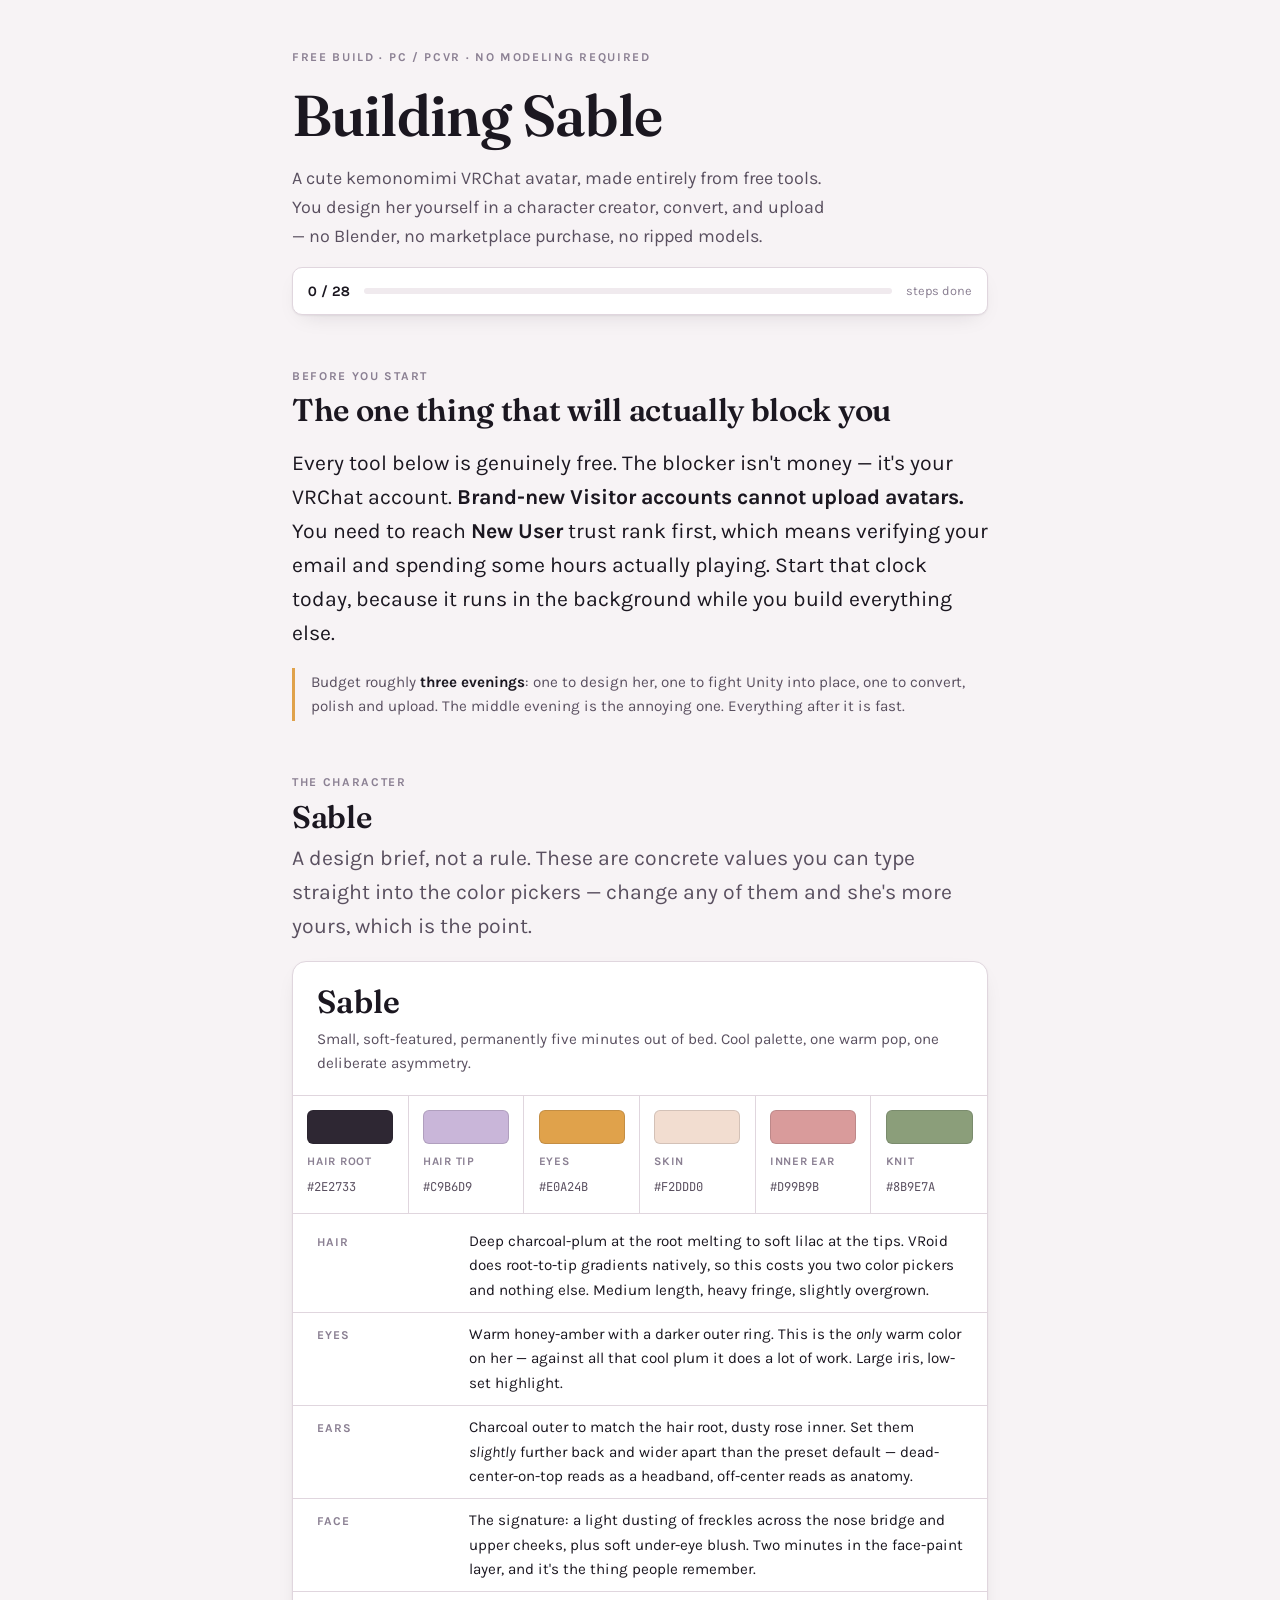
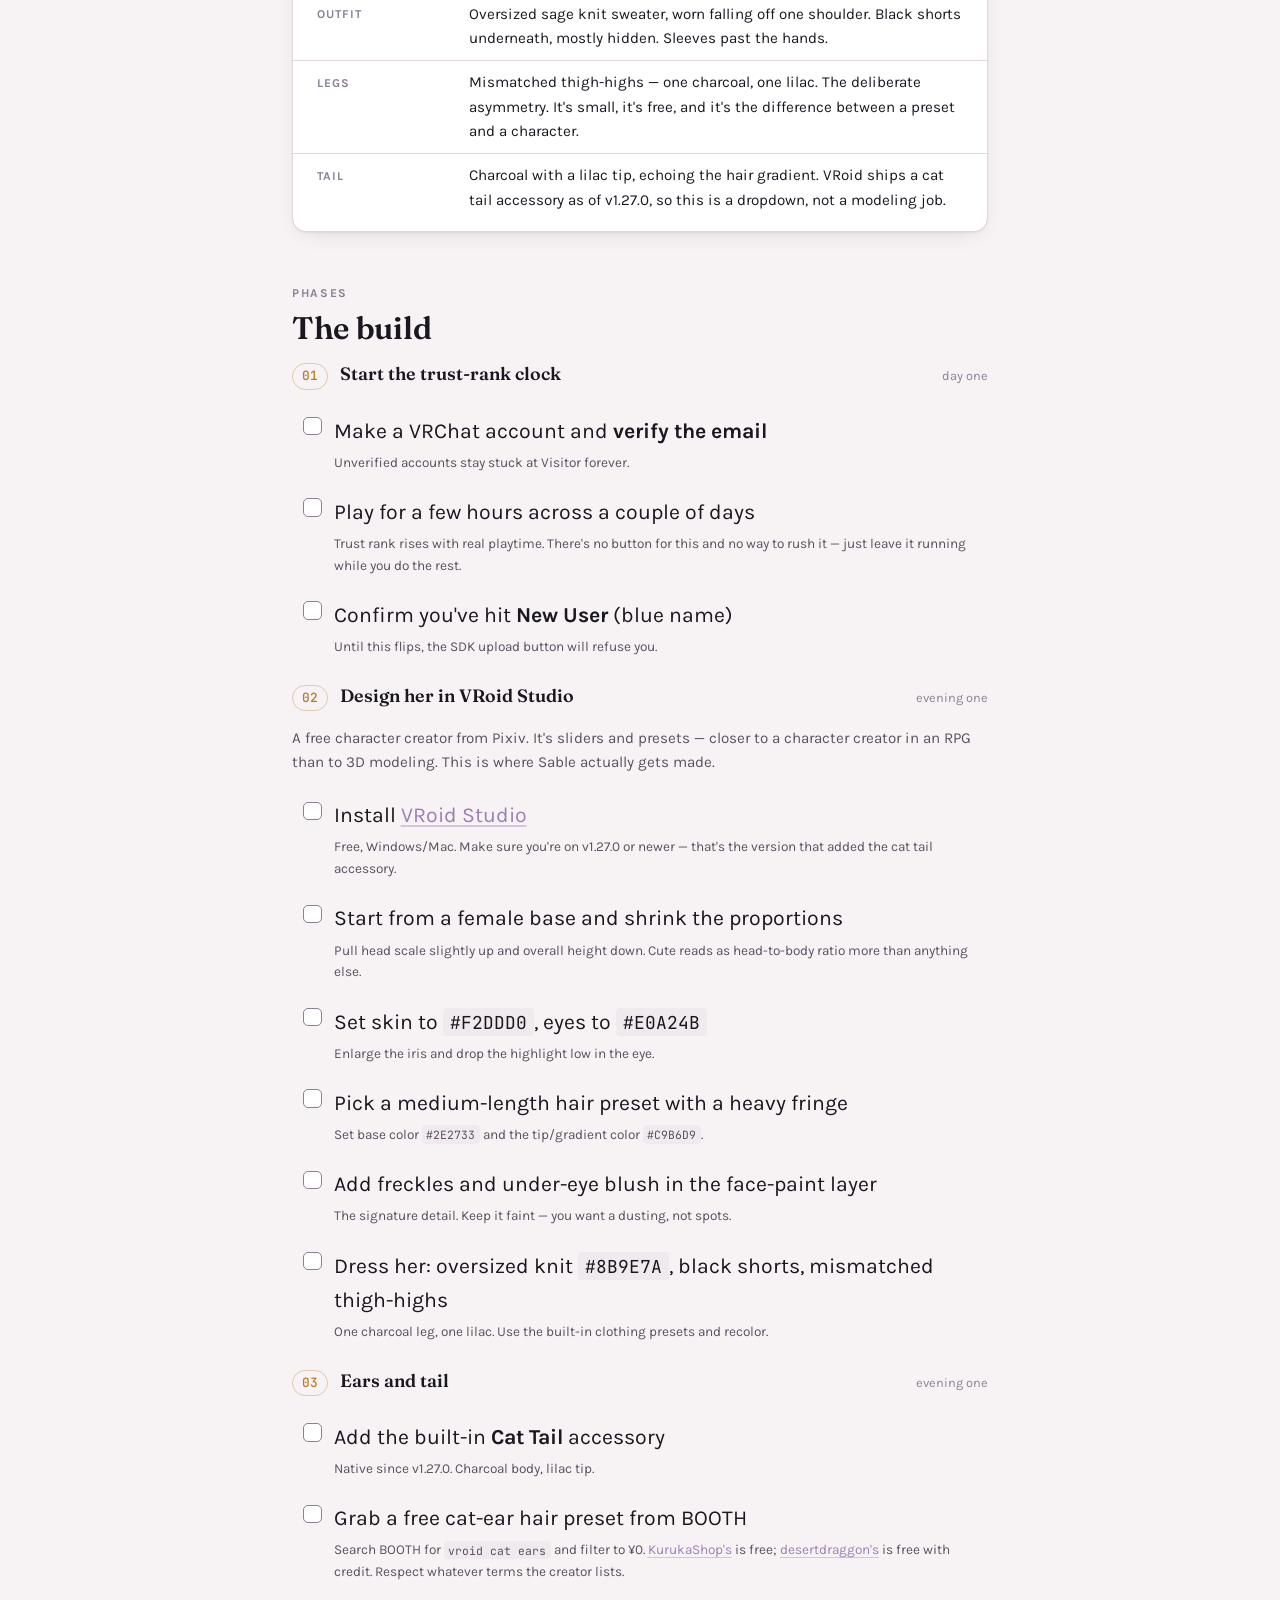
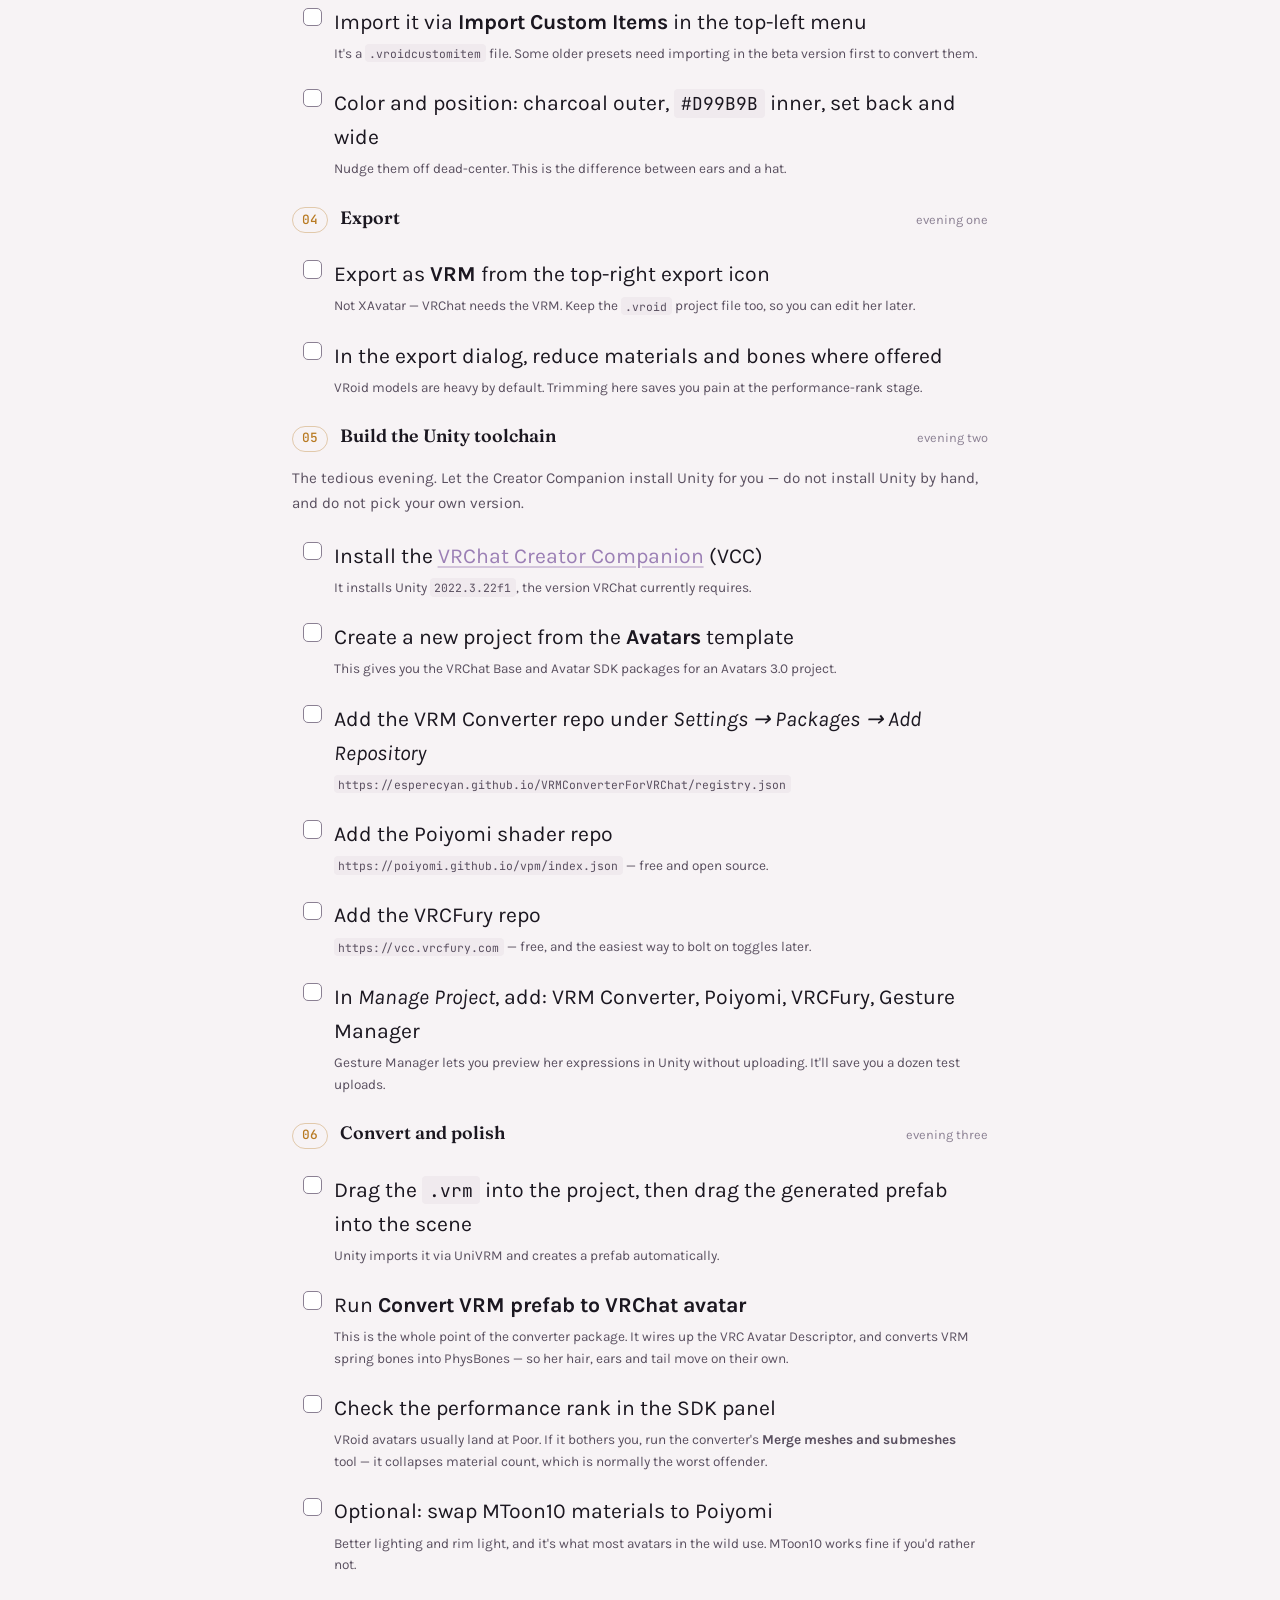
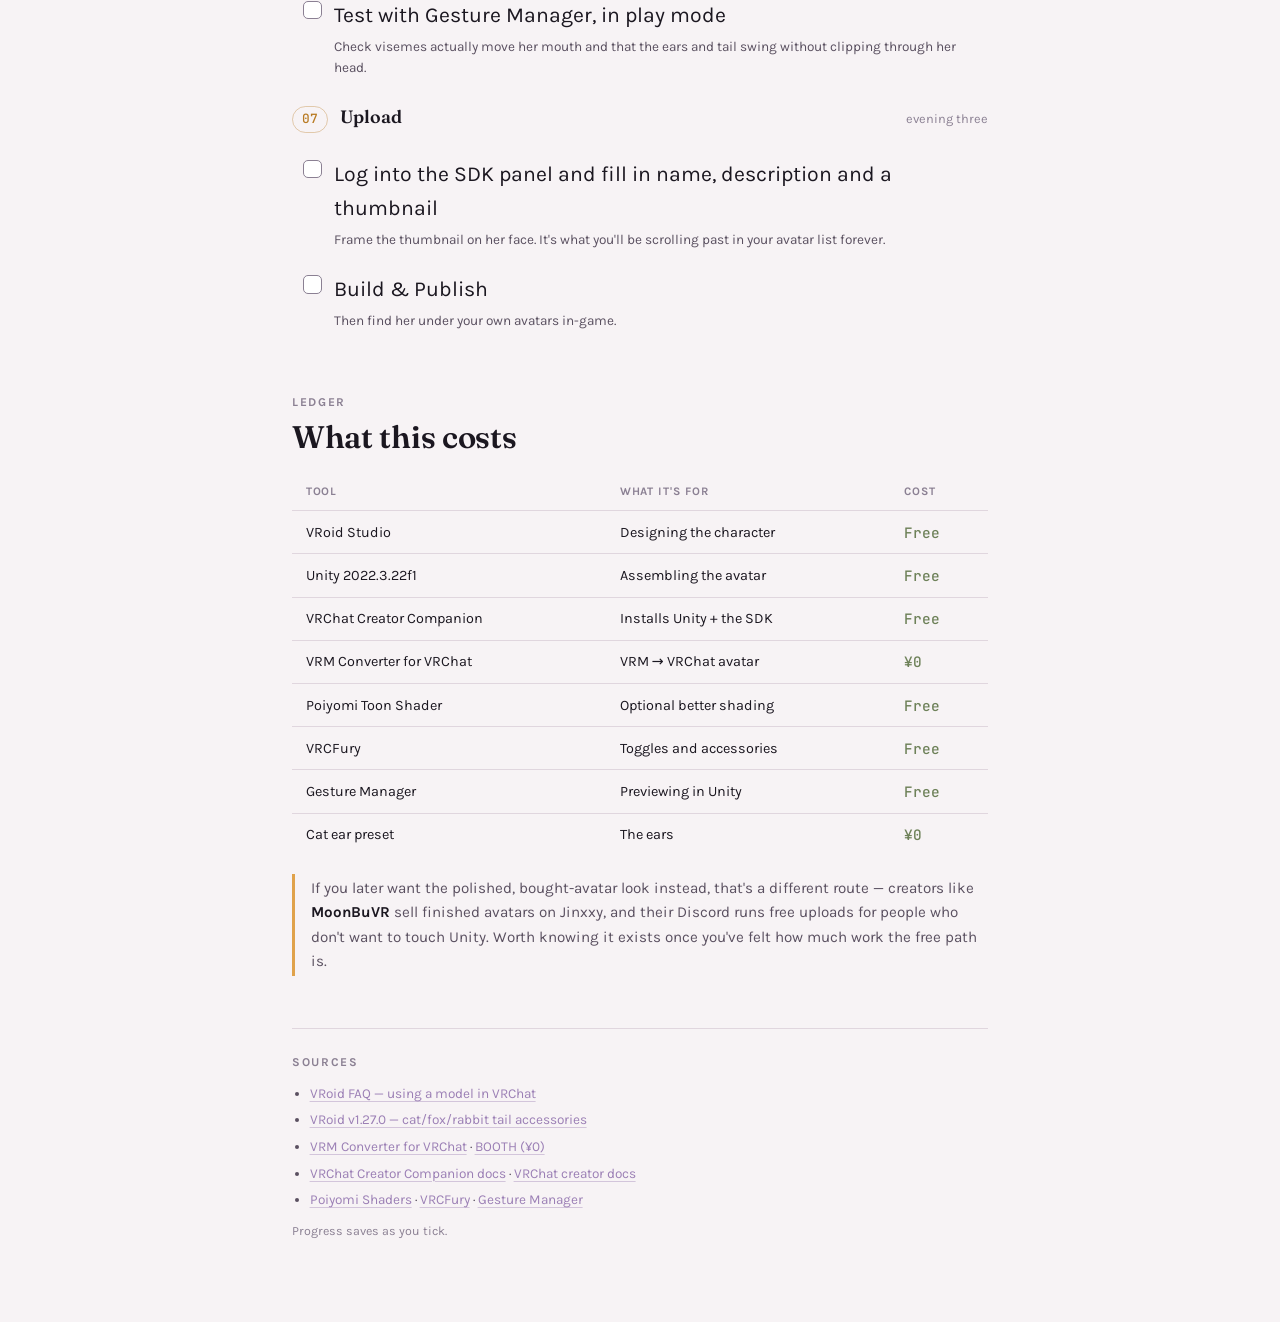
==== vrchat-avatar/building-sable.html @ c02c6772 "Add Sable: a free VRChat catgirl avatar build guide A complete no-cost path to a kemonomimi VRChat a" ====
<!doctype html>
<html lang="en">
<head>
<meta charset="utf-8">
<meta name="viewport" content="width=device-width, initial-scale=1">
<style>html{color-scheme:light}body{margin:0}img{max-width:100%}[hidden]{display:none!important}</style>
<title>Building Sable</title>
<link rel="preconnect" href="https://fonts.googleapis.com">
<link rel="preconnect" href="https://fonts.gstatic.com" crossorigin>
<link rel="stylesheet" href="https://fonts.googleapis.com/css2?family=Fraunces:opsz,wght@9..144,400;9..144,600;9..144,700&family=Karla:wght@400;500;700&family=JetBrains+Mono:wght@400;500&display=swap">

<style>
  :root {
    --ground:      #F7F3F5;
    --surface:     #FFFFFF;
    --surface-alt: #F0EAEE;
    --ink:         #1B1720;
    --ink-soft:    #5A5060;
    --ink-faint:   #8B8093;
    --rule:        #E0D6DE;
    --plum:        #2E2733;
    --lilac:       #9B7FB5;
    --lilac-soft:  #C9B6D9;
    --amber:       #B87A22;
    --amber-bright:#E0A24B;
    --sage:        #6E8159;
    --rose:        #C07C7C;
    --shadow:      0 1px 2px rgba(27,23,32,.06), 0 8px 24px -12px rgba(27,23,32,.18);

    --step: clamp(1rem, 0.85rem + 0.6vw, 1.35rem);
    color-scheme: light;
  }

  @media (prefers-color-scheme: dark) {
    :root:not([data-theme="light"]) {
      --ground:      #151119;
      --surface:     #1E1826;
      --surface-alt: #271F30;
      --ink:         #EDE6F0;
      --ink-soft:    #B4A8BD;
      --ink-faint:   #8B7F95;
      --rule:        #362C40;
      --plum:        #C9B6D9;
      --lilac:       #C9B6D9;
      --lilac-soft:  #9B7FB5;
      --amber:       #E0A24B;
      --amber-bright:#F0BC70;
      --sage:        #9DB184;
      --rose:        #D99B9B;
      --shadow:      0 1px 2px rgba(0,0,0,.4), 0 8px 24px -12px rgba(0,0,0,.6);
      color-scheme: dark;
    }
  }

  :root[data-theme="dark"] {
    --ground:      #151119;
    --surface:     #1E1826;
    --surface-alt: #271F30;
    --ink:         #EDE6F0;
    --ink-soft:    #B4A8BD;
    --ink-faint:   #8B7F95;
    --rule:        #362C40;
    --plum:        #C9B6D9;
    --lilac:       #C9B6D9;
    --lilac-soft:  #9B7FB5;
    --amber:       #E0A24B;
    --amber-bright:#F0BC70;
    --sage:        #9DB184;
    --rose:        #D99B9B;
    --shadow:      0 1px 2px rgba(0,0,0,.4), 0 8px 24px -12px rgba(0,0,0,.6);
    color-scheme: dark;
  }

  * { box-sizing: border-box; }

  body {
    background: var(--ground);
    color: var(--ink);
    font-family: "Karla", ui-sans-serif, system-ui, -apple-system, "Segoe UI", sans-serif;
    font-size: var(--step);
    line-height: 1.6;
    -webkit-font-smoothing: antialiased;
  }

  .wrap {
    max-width: 46rem;
    margin-inline: auto;
    padding-inline: 20px;
    padding-block: 3rem 5rem;
    display: flex;
    flex-direction: column;
    gap: 3.25rem;
  }

  h1, h2, h3 {
    font-family: "Fraunces", ui-serif, Georgia, serif;
    text-wrap: balance;
    margin: 0;
    line-height: 1.15;
  }
  h1 { font-size: clamp(2.4rem, 1.7rem + 3.2vw, 3.6rem); font-weight: 600; letter-spacing: -0.015em; }
  h2 { font-size: clamp(1.5rem, 1.25rem + 1.1vw, 1.95rem); font-weight: 600; letter-spacing: -0.01em; }
  h3 { font-size: 1.12rem; font-weight: 600; }
  p  { margin: 0; }

  a { color: var(--lilac); text-decoration-color: color-mix(in srgb, var(--lilac) 40%, transparent); text-underline-offset: 3px; }
  a:hover { text-decoration-color: currentColor; }
  a:focus-visible, input:focus-visible, button:focus-visible {
    outline: 2px solid var(--amber-bright);
    outline-offset: 3px;
    border-radius: 3px;
  }

  code, .mono {
    font-family: "JetBrains Mono", ui-monospace, SFMono-Regular, Menlo, monospace;
    font-size: 0.84em;
  }
  code {
    background: var(--surface-alt);
    padding: 0.15em 0.4em;
    border-radius: 4px;
    word-break: break-word;
  }

  .eyebrow {
    font-family: "Karla", sans-serif;
    font-size: 0.75rem;
    font-weight: 700;
    letter-spacing: 0.14em;
    text-transform: uppercase;
    color: var(--ink-faint);
  }

  /* ---- header ---- */
  header { display: flex; flex-direction: column; gap: 1rem; }
  .lede { font-size: 1.12rem; color: var(--ink-soft); max-width: 34rem; }

  .meter {
    display: flex; align-items: center; gap: 0.85rem;
    padding: 0.7rem 0.95rem;
    background: var(--surface);
    border: 1px solid var(--rule);
    border-radius: 10px;
    box-shadow: var(--shadow);
    font-size: 0.9rem;
  }
  .meter-track {
    flex: 1; height: 6px; border-radius: 99px;
    background: var(--surface-alt); overflow: hidden;
  }
  .meter-fill {
    height: 100%; width: 0%; border-radius: 99px;
    background: linear-gradient(90deg, var(--lilac-soft), var(--amber-bright));
    transition: width .35s ease;
  }
  .meter-count { font-variant-numeric: tabular-nums; font-weight: 700; white-space: nowrap; }
  .meter-note { color: var(--ink-faint); font-size: 0.8rem; white-space: nowrap; }

  /* ---- generic section ---- */
  section { display: flex; flex-direction: column; gap: 1.1rem; }
  .section-head { display: flex; flex-direction: column; gap: 0.4rem; }

  /* ---- callout ---- */
  .note {
    border-left: 3px solid var(--amber-bright);
    padding: 0.15rem 0 0.15rem 1rem;
    color: var(--ink-soft);
    font-size: 0.95rem;
  }
  .note strong { color: var(--ink); }

  /* ---- character spec ---- */
  .spec {
    background: var(--surface);
    border: 1px solid var(--rule);
    border-radius: 14px;
    box-shadow: var(--shadow);
    overflow: hidden;
  }
  .spec-top {
    padding: 1.5rem 1.5rem 1.25rem;
    display: flex; flex-direction: column; gap: 0.55rem;
    border-bottom: 1px solid var(--rule);
  }
  .spec-name { font-family: "Fraunces", serif; font-size: 2rem; font-weight: 600; line-height: 1; }
  .spec-tag { color: var(--ink-soft); font-size: 0.95rem; }

  .swatches { display: grid; grid-template-columns: repeat(auto-fit, minmax(104px, 1fr)); gap: 0; }
  .sw { padding: 0.85rem 0.9rem 0.95rem; border-right: 1px solid var(--rule); border-bottom: 1px solid var(--rule); display: flex; flex-direction: column; gap: 0.5rem; }
  .sw:last-child { border-right: 0; }
  .sw-chip { height: 34px; border-radius: 6px; border: 1px solid rgba(27,23,32,.14); }
  .sw-role { font-size: 0.72rem; font-weight: 700; letter-spacing: 0.06em; text-transform: uppercase; color: var(--ink-faint); }
  .sw-hex { font-family: "JetBrains Mono", monospace; font-size: 0.76rem; color: var(--ink-soft); }

  .traits { margin: 0; padding: 0.35rem 0 0.6rem; }
  .trait { display: grid; grid-template-columns: 8.5rem 1fr; gap: 0.4rem 1rem; padding: 0.6rem 1.5rem; border-bottom: 1px solid var(--rule); }
  .trait:last-child { border-bottom: 0; }
  .trait dt { font-size: 0.75rem; font-weight: 700; letter-spacing: 0.08em; text-transform: uppercase; color: var(--ink-faint); padding-top: 0.22rem; }
  .trait dd { margin: 0; font-size: 0.95rem; }
  @media (max-width: 34rem) { .trait { grid-template-columns: 1fr; } }

  /* ---- phases ---- */
  .phase { display: flex; flex-direction: column; gap: 0.9rem; }
  .phase-head { display: flex; align-items: baseline; gap: 0.75rem; }
  .phase-num {
    font-family: "JetBrains Mono", monospace;
    font-size: 0.8rem; font-weight: 500;
    color: var(--amber);
    border: 1px solid color-mix(in srgb, var(--amber) 35%, transparent);
    border-radius: 99px;
    padding: 0.12rem 0.55rem;
    white-space: nowrap;
    font-variant-numeric: tabular-nums;
  }
  .phase-when { font-size: 0.8rem; color: var(--ink-faint); margin-left: auto; white-space: nowrap; }

  ul.steps { list-style: none; margin: 0; padding: 0; display: flex; flex-direction: column; gap: 0.15rem; }
  li.step {
    display: grid;
    grid-template-columns: auto 1fr;
    gap: 0.75rem;
    align-items: start;
    padding: 0.6rem 0.7rem;
    border-radius: 8px;
    transition: background .15s ease;
  }
  li.step:hover { background: var(--surface-alt); }
  li.step input[type="checkbox"] {
    appearance: none;
    width: 1.15rem; height: 1.15rem;
    margin: 0.2rem 0 0;
    border: 1.5px solid var(--ink-faint);
    border-radius: 5px;
    background: var(--surface);
    cursor: pointer;
    display: grid; place-content: center;
    flex: none;
  }
  li.step input[type="checkbox"]::after {
    content: "";
    width: 0.62rem; height: 0.34rem;
    border-left: 2px solid var(--ground);
    border-bottom: 2px solid var(--ground);
    transform: rotate(-45deg) translateY(-1px) scale(0);
    transition: transform .12s ease;
  }
  li.step input[type="checkbox"]:checked {
    background: var(--lilac);
    border-color: var(--lilac);
  }
  li.step input[type="checkbox"]:checked::after { transform: rotate(-45deg) translateY(-1px) scale(1); }
  li.step label { cursor: pointer; }
  li.step input:checked ~ label { color: var(--ink-faint); text-decoration: line-through; text-decoration-color: color-mix(in srgb, var(--ink-faint) 50%, transparent); }
  li.step input:checked ~ label a { color: var(--ink-faint); }
  .step-sub { display: block; margin-top: 0.25rem; font-size: 0.85rem; color: var(--ink-soft); text-decoration: none !important; }
  li.step input:checked ~ label .step-sub { color: var(--ink-faint); }

  /* ---- table ---- */
  .table-scroll { overflow-x: auto; }
  table { border-collapse: collapse; width: 100%; font-size: 0.9rem; }
  th, td { text-align: left; padding: 0.6rem 0.85rem; border-bottom: 1px solid var(--rule); vertical-align: top; }
  th { font-size: 0.72rem; letter-spacing: 0.08em; text-transform: uppercase; color: var(--ink-faint); font-weight: 700; }
  td.cost { font-family: "JetBrains Mono", monospace; color: var(--sage); font-weight: 500; white-space: nowrap; font-variant-numeric: tabular-nums; }
  tbody tr:last-child td { border-bottom: 0; }

  /* ---- footer ---- */
  footer { border-top: 1px solid var(--rule); padding-top: 1.5rem; display: flex; flex-direction: column; gap: 0.7rem; font-size: 0.85rem; color: var(--ink-soft); }
  footer ul { margin: 0; padding-left: 1.1rem; display: flex; flex-direction: column; gap: 0.3rem; }
  .sync { font-size: 0.78rem; color: var(--ink-faint); }

  @media (prefers-reduced-motion: reduce) {
    * { transition: none !important; animation: none !important; }
  }
</style>
</head>
<body>
<div class="wrap">

  <header>
    <p class="eyebrow">Free build · PC / PCVR · no modeling required</p>
    <h1>Building Sable</h1>
    <p class="lede">A cute kemonomimi VRChat avatar, made entirely from free tools. You design her yourself in a character creator, convert, and upload — no Blender, no marketplace purchase, no ripped models.</p>
    <div class="meter">
      <span class="meter-count" id="count">0 / 28</span>
      <span class="meter-track"><span class="meter-fill" id="fill"></span></span>
      <span class="meter-note" id="sync-note">steps done</span>
    </div>
  </header>

  <section>
    <div class="section-head">
      <p class="eyebrow">Before you start</p>
      <h2>The one thing that will actually block you</h2>
    </div>
    <p>Every tool below is genuinely free. The blocker isn't money — it's your VRChat account. <strong>Brand-new Visitor accounts cannot upload avatars.</strong> You need to reach <strong>New User</strong> trust rank first, which means verifying your email and spending some hours actually playing. Start that clock today, because it runs in the background while you build everything else.</p>
    <p class="note">Budget roughly <strong>three evenings</strong>: one to design her, one to fight Unity into place, one to convert, polish and upload. The middle evening is the annoying one. Everything after it is fast.</p>
  </section>

  <section>
    <div class="section-head">
      <p class="eyebrow">The character</p>
      <h2>Sable</h2>
      <p style="color:var(--ink-soft)">A design brief, not a rule. These are concrete values you can type straight into the color pickers — change any of them and she's more yours, which is the point.</p>
    </div>

    <div class="spec">
      <div class="spec-top">
        <span class="spec-name">Sable</span>
        <span class="spec-tag">Small, soft-featured, permanently five minutes out of bed. Cool palette, one warm pop, one deliberate asymmetry.</span>
      </div>

      <div class="swatches">
        <div class="sw"><span class="sw-chip" style="background:#2E2733"></span><span class="sw-role">Hair root</span><span class="sw-hex">#2E2733</span></div>
        <div class="sw"><span class="sw-chip" style="background:#C9B6D9"></span><span class="sw-role">Hair tip</span><span class="sw-hex">#C9B6D9</span></div>
        <div class="sw"><span class="sw-chip" style="background:#E0A24B"></span><span class="sw-role">Eyes</span><span class="sw-hex">#E0A24B</span></div>
        <div class="sw"><span class="sw-chip" style="background:#F2DDD0"></span><span class="sw-role">Skin</span><span class="sw-hex">#F2DDD0</span></div>
        <div class="sw"><span class="sw-chip" style="background:#D99B9B"></span><span class="sw-role">Inner ear</span><span class="sw-hex">#D99B9B</span></div>
        <div class="sw"><span class="sw-chip" style="background:#8B9E7A"></span><span class="sw-role">Knit</span><span class="sw-hex">#8B9E7A</span></div>
      </div>

      <dl class="traits">
        <div class="trait"><dt>Hair</dt><dd>Deep charcoal-plum at the root melting to soft lilac at the tips. VRoid does root-to-tip gradients natively, so this costs you two color pickers and nothing else. Medium length, heavy fringe, slightly overgrown.</dd></div>
        <div class="trait"><dt>Eyes</dt><dd>Warm honey-amber with a darker outer ring. This is the <em>only</em> warm color on her — against all that cool plum it does a lot of work. Large iris, low-set highlight.</dd></div>
        <div class="trait"><dt>Ears</dt><dd>Charcoal outer to match the hair root, dusty rose inner. Set them <em>slightly</em> further back and wider apart than the preset default — dead-center-on-top reads as a headband, off-center reads as anatomy.</dd></div>
        <div class="trait"><dt>Face</dt><dd>The signature: a light dusting of freckles across the nose bridge and upper cheeks, plus soft under-eye blush. Two minutes in the face-paint layer, and it's the thing people remember.</dd></div>
        <div class="trait"><dt>Outfit</dt><dd>Oversized sage knit sweater, worn falling off one shoulder. Black shorts underneath, mostly hidden. Sleeves past the hands.</dd></div>
        <div class="trait"><dt>Legs</dt><dd>Mismatched thigh-highs — one charcoal, one lilac. The deliberate asymmetry. It's small, it's free, and it's the difference between a preset and a character.</dd></div>
        <div class="trait"><dt>Tail</dt><dd>Charcoal with a lilac tip, echoing the hair gradient. VRoid ships a cat tail accessory as of v1.27.0, so this is a dropdown, not a modeling job.</dd></div>
      </dl>
    </div>
  </section>

  <section>
    <div class="section-head">
      <p class="eyebrow">Phases</p>
      <h2>The build</h2>
    </div>

    <div class="phase">
      <div class="phase-head"><span class="phase-num">01</span><h3>Start the trust-rank clock</h3><span class="phase-when">day one</span></div>
      <ul class="steps">
        <li class="step"><input type="checkbox" id="s1"><label for="s1">Make a VRChat account and <strong>verify the email</strong><span class="step-sub">Unverified accounts stay stuck at Visitor forever.</span></label></li>
        <li class="step"><input type="checkbox" id="s2"><label for="s2">Play for a few hours across a couple of days<span class="step-sub">Trust rank rises with real playtime. There's no button for this and no way to rush it — just leave it running while you do the rest.</span></label></li>
        <li class="step"><input type="checkbox" id="s3"><label for="s3">Confirm you've hit <strong>New User</strong> (blue name)<span class="step-sub">Until this flips, the SDK upload button will refuse you.</span></label></li>
      </ul>
    </div>

    <div class="phase">
      <div class="phase-head"><span class="phase-num">02</span><h3>Design her in VRoid Studio</h3><span class="phase-when">evening one</span></div>
      <p style="color:var(--ink-soft);font-size:.95rem">A free character creator from Pixiv. It's sliders and presets — closer to a character creator in an RPG than to 3D modeling. This is where Sable actually gets made.</p>
      <ul class="steps">
        <li class="step"><input type="checkbox" id="s4"><label for="s4">Install <a href="https://vroid.com/en/studio" target="_blank" rel="noopener">VRoid Studio</a><span class="step-sub">Free, Windows/Mac. Make sure you're on v1.27.0 or newer — that's the version that added the cat tail accessory.</span></label></li>
        <li class="step"><input type="checkbox" id="s5"><label for="s5">Start from a female base and shrink the proportions<span class="step-sub">Pull head scale slightly up and overall height down. Cute reads as head-to-body ratio more than anything else.</span></label></li>
        <li class="step"><input type="checkbox" id="s6"><label for="s6">Set skin to <code>#F2DDD0</code>, eyes to <code>#E0A24B</code><span class="step-sub">Enlarge the iris and drop the highlight low in the eye.</span></label></li>
        <li class="step"><input type="checkbox" id="s7"><label for="s7">Pick a medium-length hair preset with a heavy fringe<span class="step-sub">Set base color <code>#2E2733</code> and the tip/gradient color <code>#C9B6D9</code>.</span></label></li>
        <li class="step"><input type="checkbox" id="s8"><label for="s8">Add freckles and under-eye blush in the face-paint layer<span class="step-sub">The signature detail. Keep it faint — you want a dusting, not spots.</span></label></li>
        <li class="step"><input type="checkbox" id="s9"><label for="s9">Dress her: oversized knit <code>#8B9E7A</code>, black shorts, mismatched thigh-highs<span class="step-sub">One charcoal leg, one lilac. Use the built-in clothing presets and recolor.</span></label></li>
      </ul>
    </div>

    <div class="phase">
      <div class="phase-head"><span class="phase-num">03</span><h3>Ears and tail</h3><span class="phase-when">evening one</span></div>
      <ul class="steps">
        <li class="step"><input type="checkbox" id="s10"><label for="s10">Add the built-in <strong>Cat Tail</strong> accessory<span class="step-sub">Native since v1.27.0. Charcoal body, lilac tip.</span></label></li>
        <li class="step"><input type="checkbox" id="s11"><label for="s11">Grab a free cat-ear hair preset from BOOTH<span class="step-sub">Search BOOTH for <code>vroid cat ears</code> and filter to ¥0. <a href="https://booth.pm/en/items/3188368" target="_blank" rel="noopener">KurukaShop's</a> is free; <a href="https://booth.pm/en/items/2592484" target="_blank" rel="noopener">desertdraggon's</a> is free with credit. Respect whatever terms the creator lists.</span></label></li>
        <li class="step"><input type="checkbox" id="s12"><label for="s12">Import it via <strong>Import Custom Items</strong> in the top-left menu<span class="step-sub">It's a <code>.vroidcustomitem</code> file. Some older presets need importing in the beta version first to convert them.</span></label></li>
        <li class="step"><input type="checkbox" id="s13"><label for="s13">Color and position: charcoal outer, <code>#D99B9B</code> inner, set back and wide<span class="step-sub">Nudge them off dead-center. This is the difference between ears and a hat.</span></label></li>
      </ul>
    </div>

    <div class="phase">
      <div class="phase-head"><span class="phase-num">04</span><h3>Export</h3><span class="phase-when">evening one</span></div>
      <ul class="steps">
        <li class="step"><input type="checkbox" id="s14"><label for="s14">Export as <strong>VRM</strong> from the top-right export icon<span class="step-sub">Not XAvatar — VRChat needs the VRM. Keep the <code>.vroid</code> project file too, so you can edit her later.</span></label></li>
        <li class="step"><input type="checkbox" id="s15"><label for="s15">In the export dialog, reduce materials and bones where offered<span class="step-sub">VRoid models are heavy by default. Trimming here saves you pain at the performance-rank stage.</span></label></li>
      </ul>
    </div>

    <div class="phase">
      <div class="phase-head"><span class="phase-num">05</span><h3>Build the Unity toolchain</h3><span class="phase-when">evening two</span></div>
      <p style="color:var(--ink-soft);font-size:.95rem">The tedious evening. Let the Creator Companion install Unity for you — do not install Unity by hand, and do not pick your own version.</p>
      <ul class="steps">
        <li class="step"><input type="checkbox" id="s16"><label for="s16">Install the <a href="https://vrchat.com/home/download" target="_blank" rel="noopener">VRChat Creator Companion</a> (VCC)<span class="step-sub">It installs Unity <code>2022.3.22f1</code>, the version VRChat currently requires.</span></label></li>
        <li class="step"><input type="checkbox" id="s17"><label for="s17">Create a new project from the <strong>Avatars</strong> template<span class="step-sub">This gives you the VRChat Base and Avatar SDK packages for an Avatars 3.0 project.</span></label></li>
        <li class="step"><input type="checkbox" id="s18"><label for="s18">Add the VRM Converter repo under <em>Settings → Packages → Add Repository</em><span class="step-sub"><code>https://esperecyan.github.io/VRMConverterForVRChat/registry.json</code></span></label></li>
        <li class="step"><input type="checkbox" id="s19"><label for="s19">Add the Poiyomi shader repo<span class="step-sub"><code>https://poiyomi.github.io/vpm/index.json</code> — free and open source.</span></label></li>
        <li class="step"><input type="checkbox" id="s20"><label for="s20">Add the VRCFury repo<span class="step-sub"><code>https://vcc.vrcfury.com</code> — free, and the easiest way to bolt on toggles later.</span></label></li>
        <li class="step"><input type="checkbox" id="s21"><label for="s21">In <em>Manage Project</em>, add: VRM Converter, Poiyomi, VRCFury, Gesture Manager<span class="step-sub">Gesture Manager lets you preview her expressions in Unity without uploading. It'll save you a dozen test uploads.</span></label></li>
      </ul>
    </div>

    <div class="phase">
      <div class="phase-head"><span class="phase-num">06</span><h3>Convert and polish</h3><span class="phase-when">evening three</span></div>
      <ul class="steps">
        <li class="step"><input type="checkbox" id="s22"><label for="s22">Drag the <code>.vrm</code> into the project, then drag the generated prefab into the scene<span class="step-sub">Unity imports it via UniVRM and creates a prefab automatically.</span></label></li>
        <li class="step"><input type="checkbox" id="s23"><label for="s23">Run <strong>Convert VRM prefab to VRChat avatar</strong><span class="step-sub">This is the whole point of the converter package. It wires up the VRC Avatar Descriptor, and converts VRM spring bones into PhysBones — so her hair, ears and tail move on their own.</span></label></li>
        <li class="step"><input type="checkbox" id="s24"><label for="s24">Check the performance rank in the SDK panel<span class="step-sub">VRoid avatars usually land at Poor. If it bothers you, run the converter's <strong>Merge meshes and submeshes</strong> tool — it collapses material count, which is normally the worst offender.</span></label></li>
        <li class="step"><input type="checkbox" id="s25"><label for="s25">Optional: swap MToon10 materials to Poiyomi<span class="step-sub">Better lighting and rim light, and it's what most avatars in the wild use. MToon10 works fine if you'd rather not.</span></label></li>
        <li class="step"><input type="checkbox" id="s26"><label for="s26">Test with Gesture Manager, in play mode<span class="step-sub">Check visemes actually move her mouth and that the ears and tail swing without clipping through her head.</span></label></li>
      </ul>
    </div>

    <div class="phase">
      <div class="phase-head"><span class="phase-num">07</span><h3>Upload</h3><span class="phase-when">evening three</span></div>
      <ul class="steps">
        <li class="step"><input type="checkbox" id="s27"><label for="s27">Log into the SDK panel and fill in name, description and a thumbnail<span class="step-sub">Frame the thumbnail on her face. It's what you'll be scrolling past in your avatar list forever.</span></label></li>
        <li class="step"><input type="checkbox" id="s28"><label for="s28">Build &amp; Publish<span class="step-sub">Then find her under your own avatars in-game.</span></label></li>
      </ul>
    </div>
  </section>

  <section>
    <div class="section-head">
      <p class="eyebrow">Ledger</p>
      <h2>What this costs</h2>
    </div>
    <div class="table-scroll">
      <table>
        <thead><tr><th>Tool</th><th>What it's for</th><th>Cost</th></tr></thead>
        <tbody>
          <tr><td>VRoid Studio</td><td>Designing the character</td><td class="cost">Free</td></tr>
          <tr><td>Unity 2022.3.22f1</td><td>Assembling the avatar</td><td class="cost">Free</td></tr>
          <tr><td>VRChat Creator Companion</td><td>Installs Unity + the SDK</td><td class="cost">Free</td></tr>
          <tr><td>VRM Converter for VRChat</td><td>VRM → VRChat avatar</td><td class="cost">¥0</td></tr>
          <tr><td>Poiyomi Toon Shader</td><td>Optional better shading</td><td class="cost">Free</td></tr>
          <tr><td>VRCFury</td><td>Toggles and accessories</td><td class="cost">Free</td></tr>
          <tr><td>Gesture Manager</td><td>Previewing in Unity</td><td class="cost">Free</td></tr>
          <tr><td>Cat ear preset</td><td>The ears</td><td class="cost">¥0</td></tr>
        </tbody>
      </table>
    </div>
    <p class="note">If you later want the polished, bought-avatar look instead, that's a different route — creators like <strong>MoonBuVR</strong> sell finished avatars on Jinxxy, and their Discord runs free uploads for people who don't want to touch Unity. Worth knowing it exists once you've felt how much work the free path is.</p>
  </section>

  <footer>
    <p class="eyebrow">Sources</p>
    <ul>
      <li><a href="https://vroid.pixiv.help/hc/en-us/articles/38728373457561-Using-a-model-in-VRChat" target="_blank" rel="noopener">VRoid FAQ — using a model in VRChat</a></li>
      <li><a href="https://vroid.com/en/studio/notice/4qHpZB8TgtooNKXSNvlWx6" target="_blank" rel="noopener">VRoid v1.27.0 — cat/fox/rabbit tail accessories</a></li>
      <li><a href="https://github.com/esperecyan/VRMConverterForVRChat" target="_blank" rel="noopener">VRM Converter for VRChat</a> · <a href="https://pokemori.booth.pm/items/1025226" target="_blank" rel="noopener">BOOTH (¥0)</a></li>
      <li><a href="https://vcc.docs.vrchat.com/" target="_blank" rel="noopener">VRChat Creator Companion docs</a> · <a href="https://creators.vrchat.com/getting-started/" target="_blank" rel="noopener">VRChat creator docs</a></li>
      <li><a href="https://www.poiyomi.com/download" target="_blank" rel="noopener">Poiyomi Shaders</a> · <a href="https://vrcfury.com/download/" target="_blank" rel="noopener">VRCFury</a> · <a href="https://github.com/BlackStartx/VRC-Gesture-Manager" target="_blank" rel="noopener">Gesture Manager</a></li>
    </ul>
    <p class="sync" id="sync-status">Progress saves as you tick.</p>
  </footer>
</div>

<script>
(function () {
  var boxes = Array.prototype.slice.call(document.querySelectorAll('li.step input[type="checkbox"]'));
  var countEl = document.getElementById('count');
  var fillEl = document.getElementById('fill');
  var statusEl = document.getElementById('sync-status');
  var LS_KEY = 'sable-build-progress';
  var DOC = 'progress/build';
  var db = null;
  var saveTimer = null;
  var applying = false;

  function currentDone() {
    return boxes.filter(function (b) { return b.checked; }).map(function (b) { return b.id; });
  }

  function paint() {
    var done = boxes.filter(function (b) { return b.checked; }).length;
    countEl.textContent = done + ' / ' + boxes.length;
    fillEl.style.width = (boxes.length ? (done / boxes.length) * 100 : 0) + '%';
  }

  function apply(done) {
    if (!done || !done.length) { applying = false; paint(); return; }
    applying = true;
    var set = {};
    done.forEach(function (id) { set[id] = true; });
    boxes.forEach(function (b) { b.checked = !!set[b.id]; });
    applying = false;
    paint();
  }

  function readLocal() {
    try {
      var raw = localStorage.getItem(LS_KEY);
      return raw ? JSON.parse(raw) : null;
    } catch (e) { return null; }
  }

  function writeLocal(done) {
    try { localStorage.setItem(LS_KEY, JSON.stringify(done)); } catch (e) {}
  }

  function save() {
    var done = currentDone();
    writeLocal(done);
    if (!db) return;
    clearTimeout(saveTimer);
    saveTimer = setTimeout(function () {
      db.doc(DOC).set({ done: done, updated: Date.now() }).then(function () {
        statusEl.textContent = 'Progress synced — it follows you to other devices.';
      })['catch'](function () {
        statusEl.textContent = 'Saved on this device only — syncing is unavailable right now.';
      });
    }, 500);
  }

  // Render at rest, then restore.
  paint();
  apply(readLocal());

  boxes.forEach(function (b) {
    b.addEventListener('change', function () { if (!applying) { paint(); save(); } });
  });

  if (window.claude && typeof window.claude.use === 'function') {
    window.claude.use('db').then(function (ns) {
      if (!ns) return;
      db = ns;
      statusEl.textContent = 'Progress synced — it follows you to other devices.';
      db.doc(DOC).onSnapshot(function (snap) {
        var data = snap && (snap.data ? (typeof snap.data === 'function' ? snap.data() : snap.data) : snap);
        if (data && data.done) { apply(data.done); writeLocal(data.done); }
      });
    })['catch'](function () {});
  }
})();
</script>
</body>
</html>
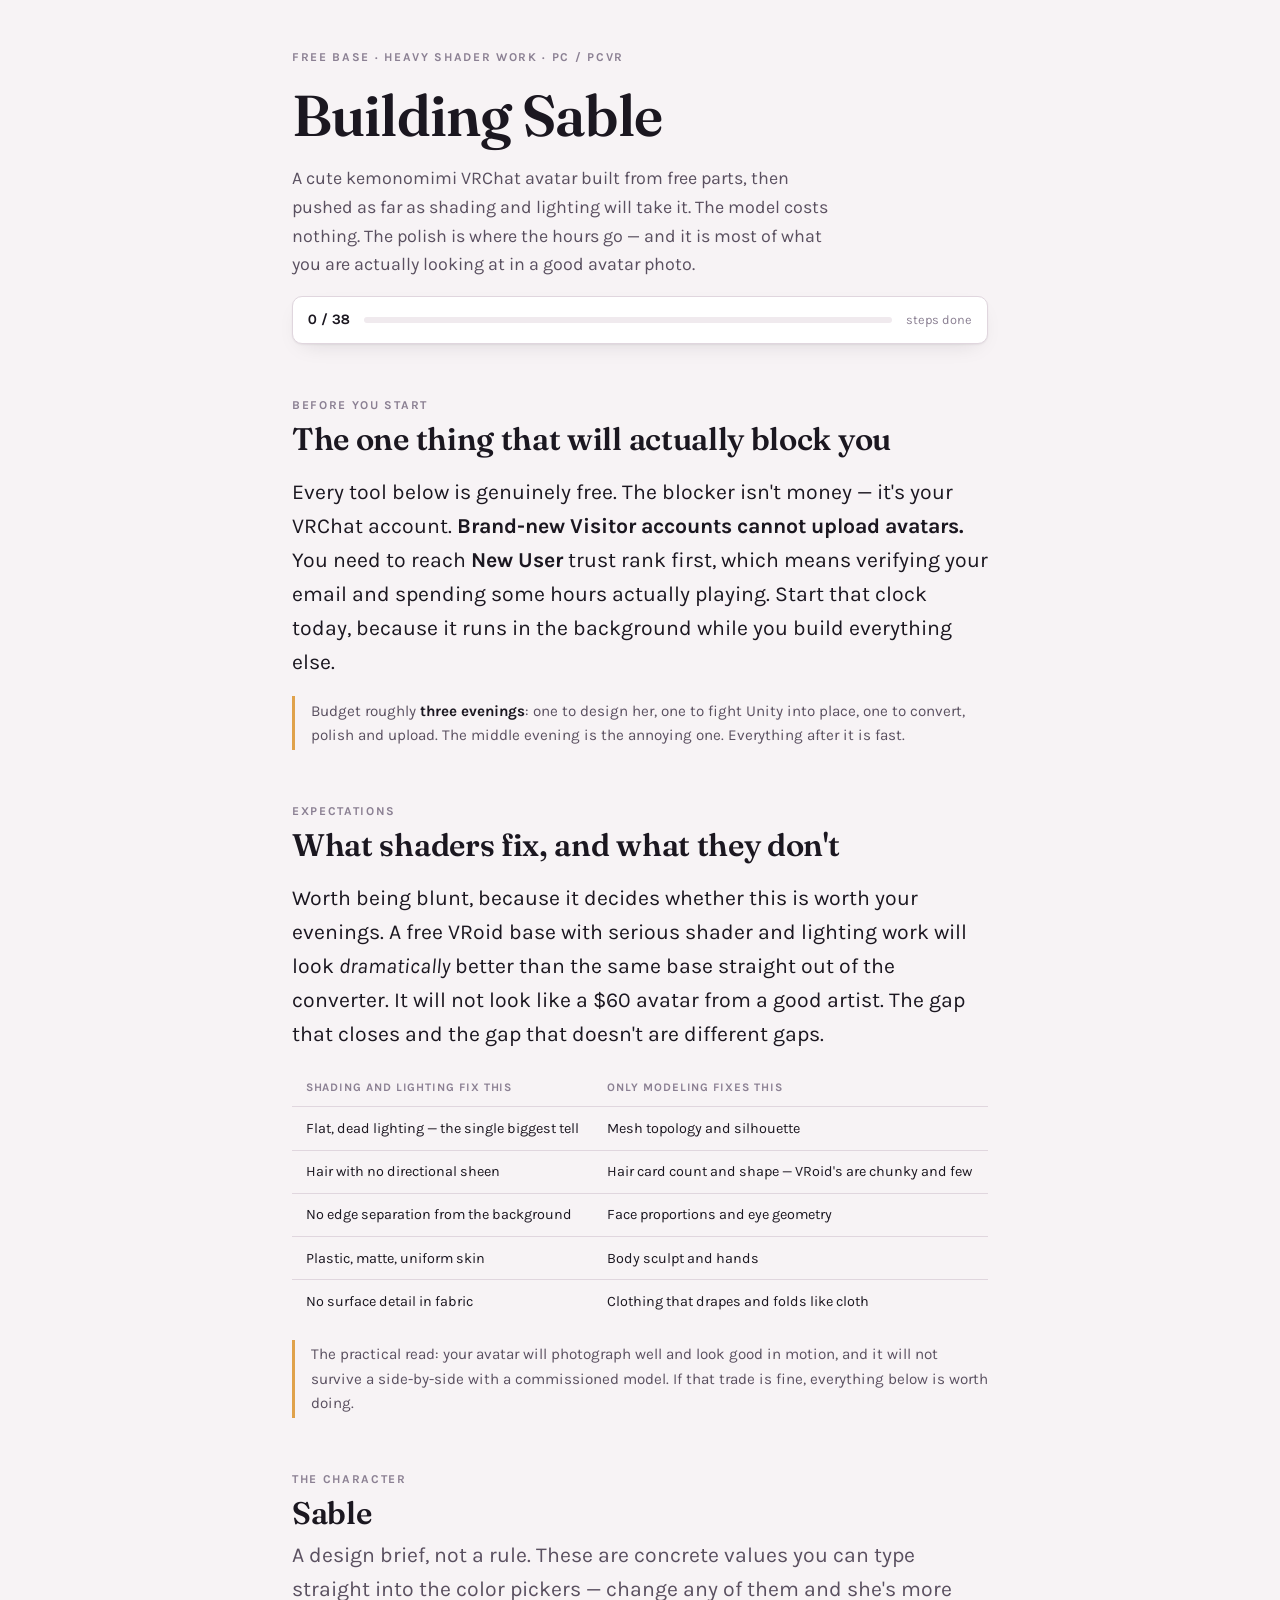
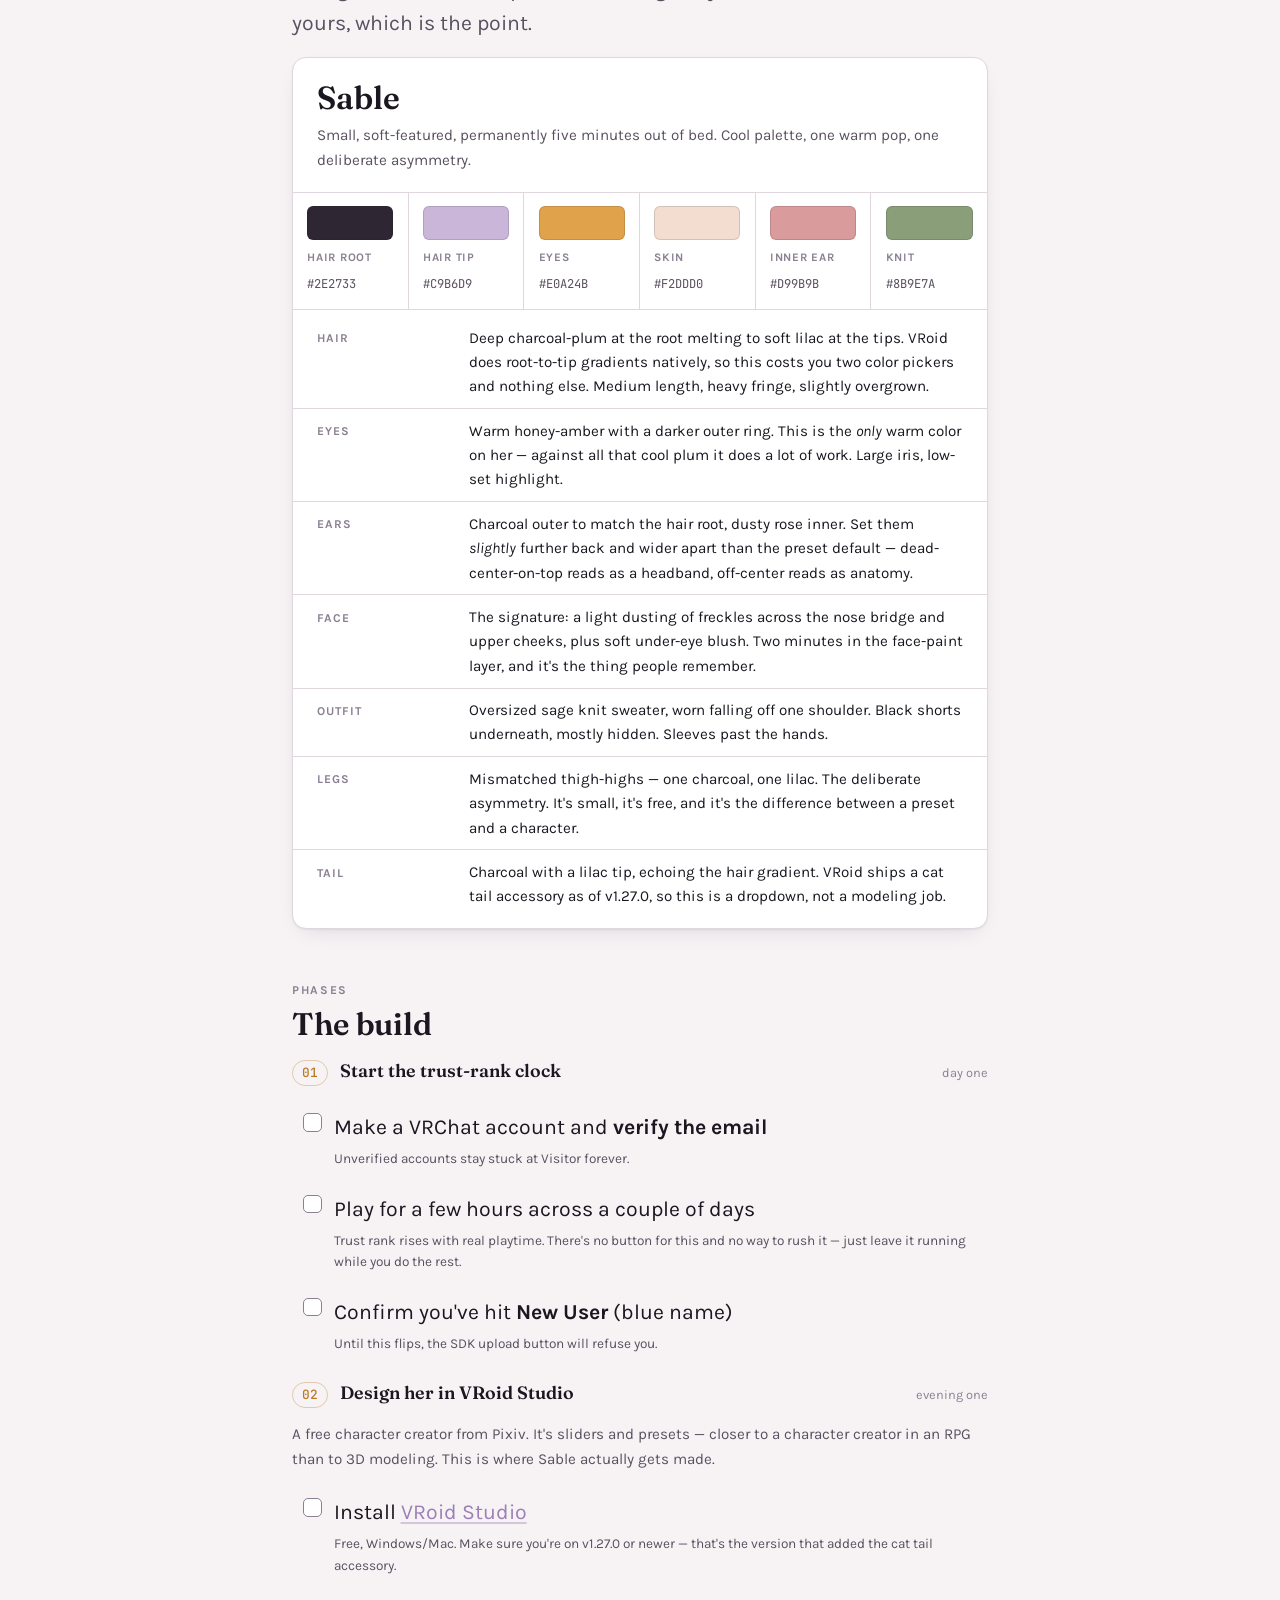
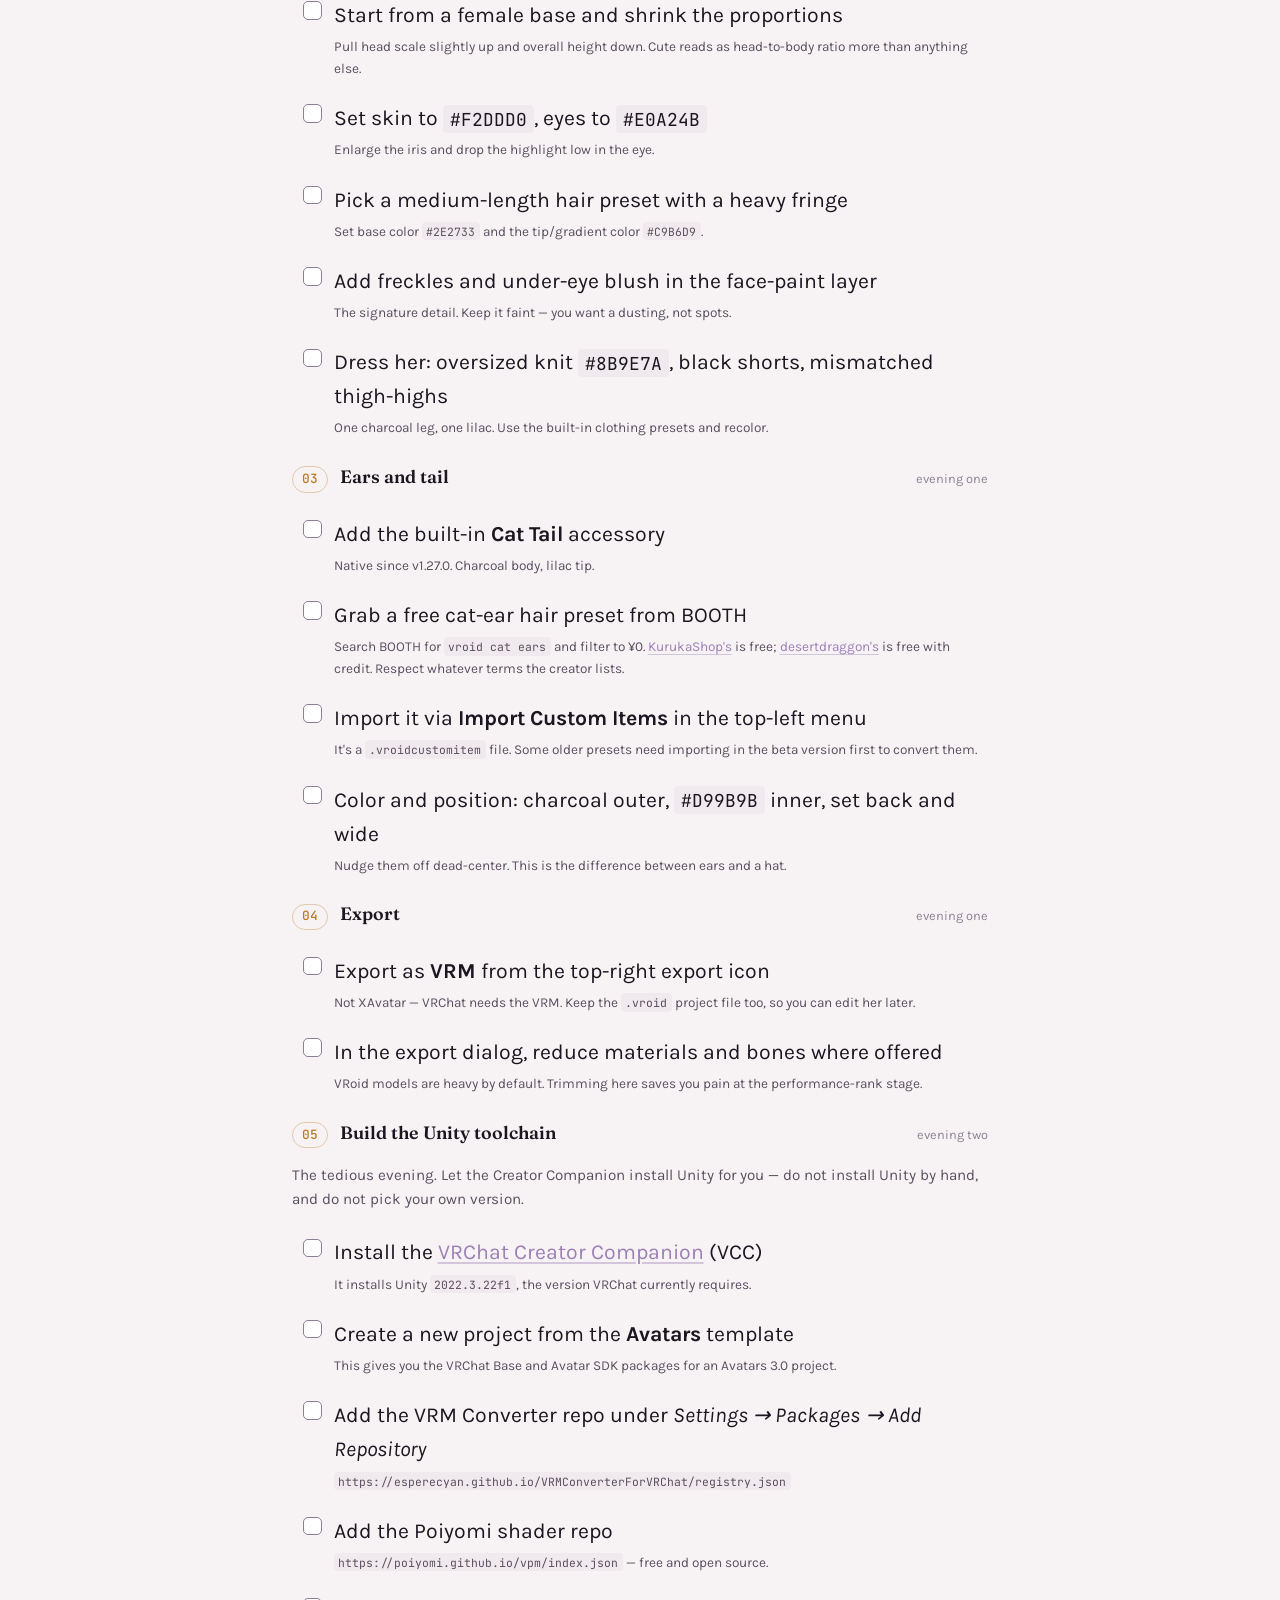
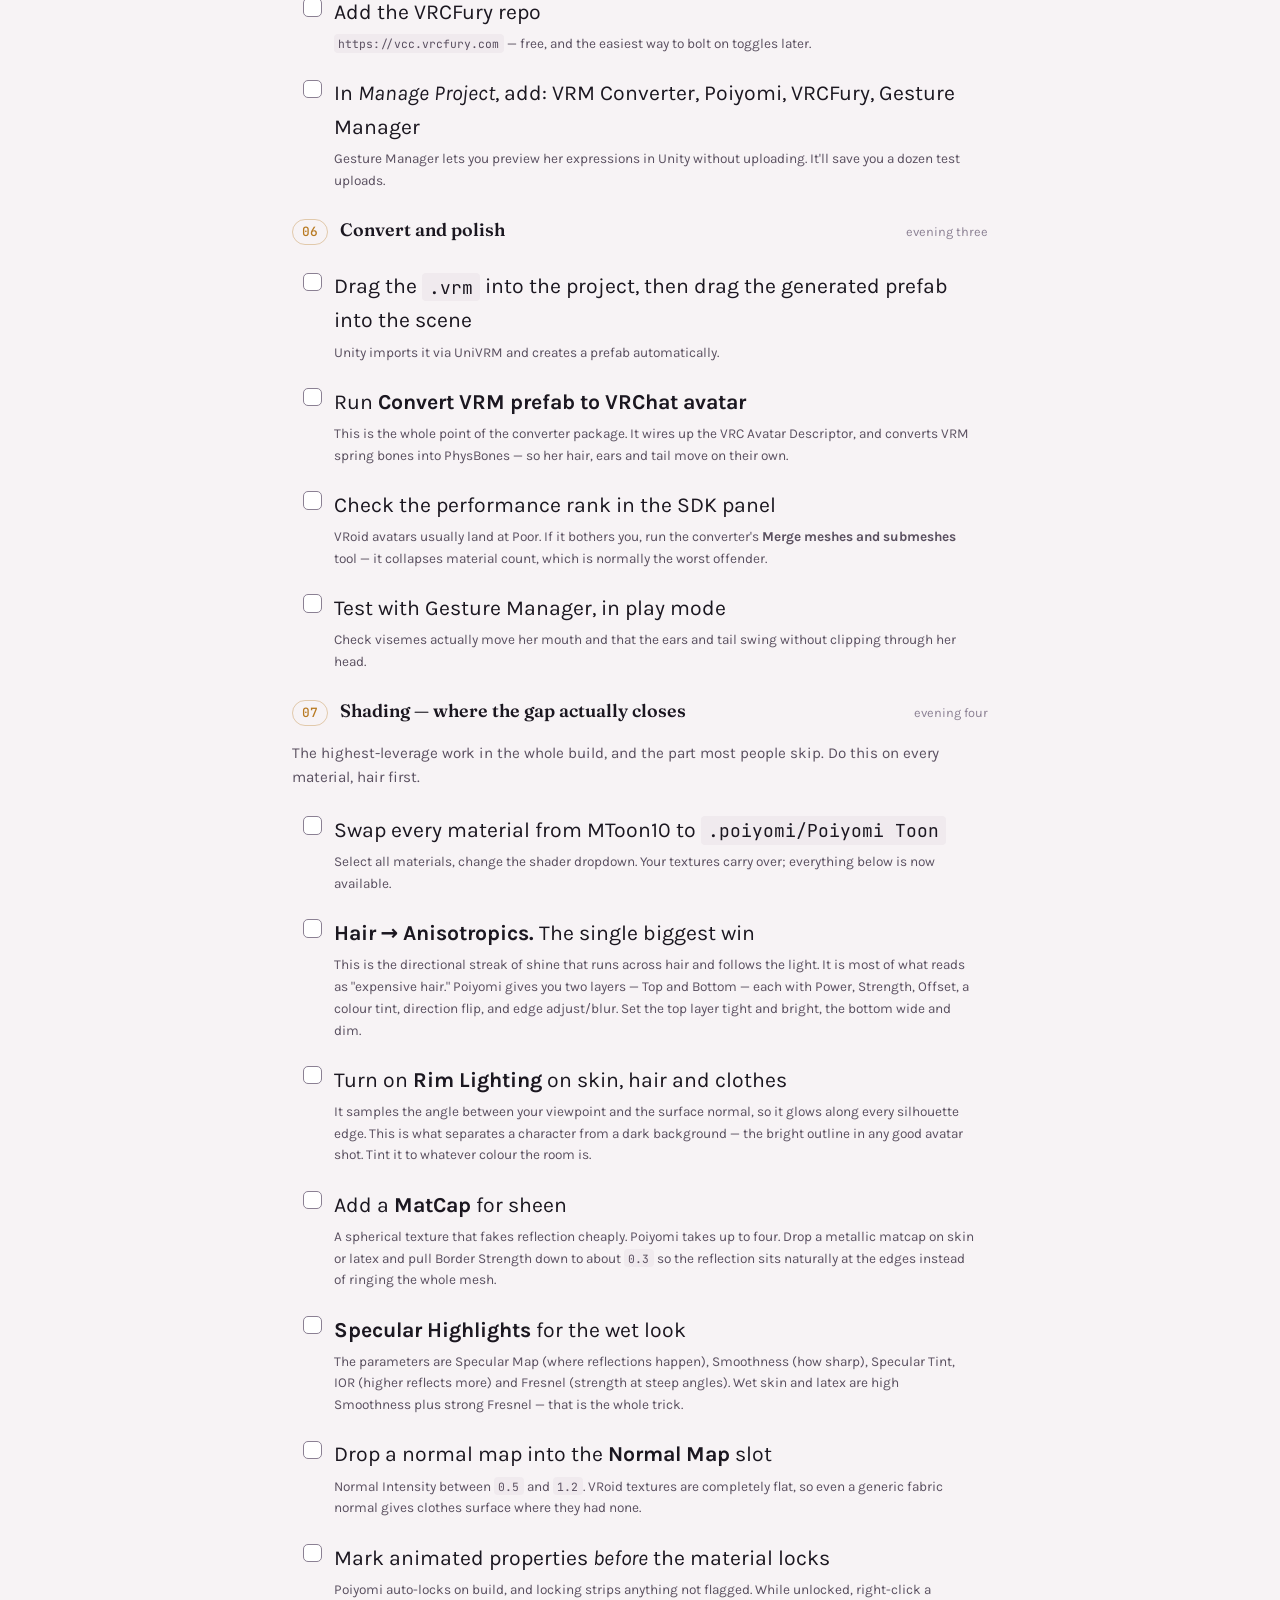
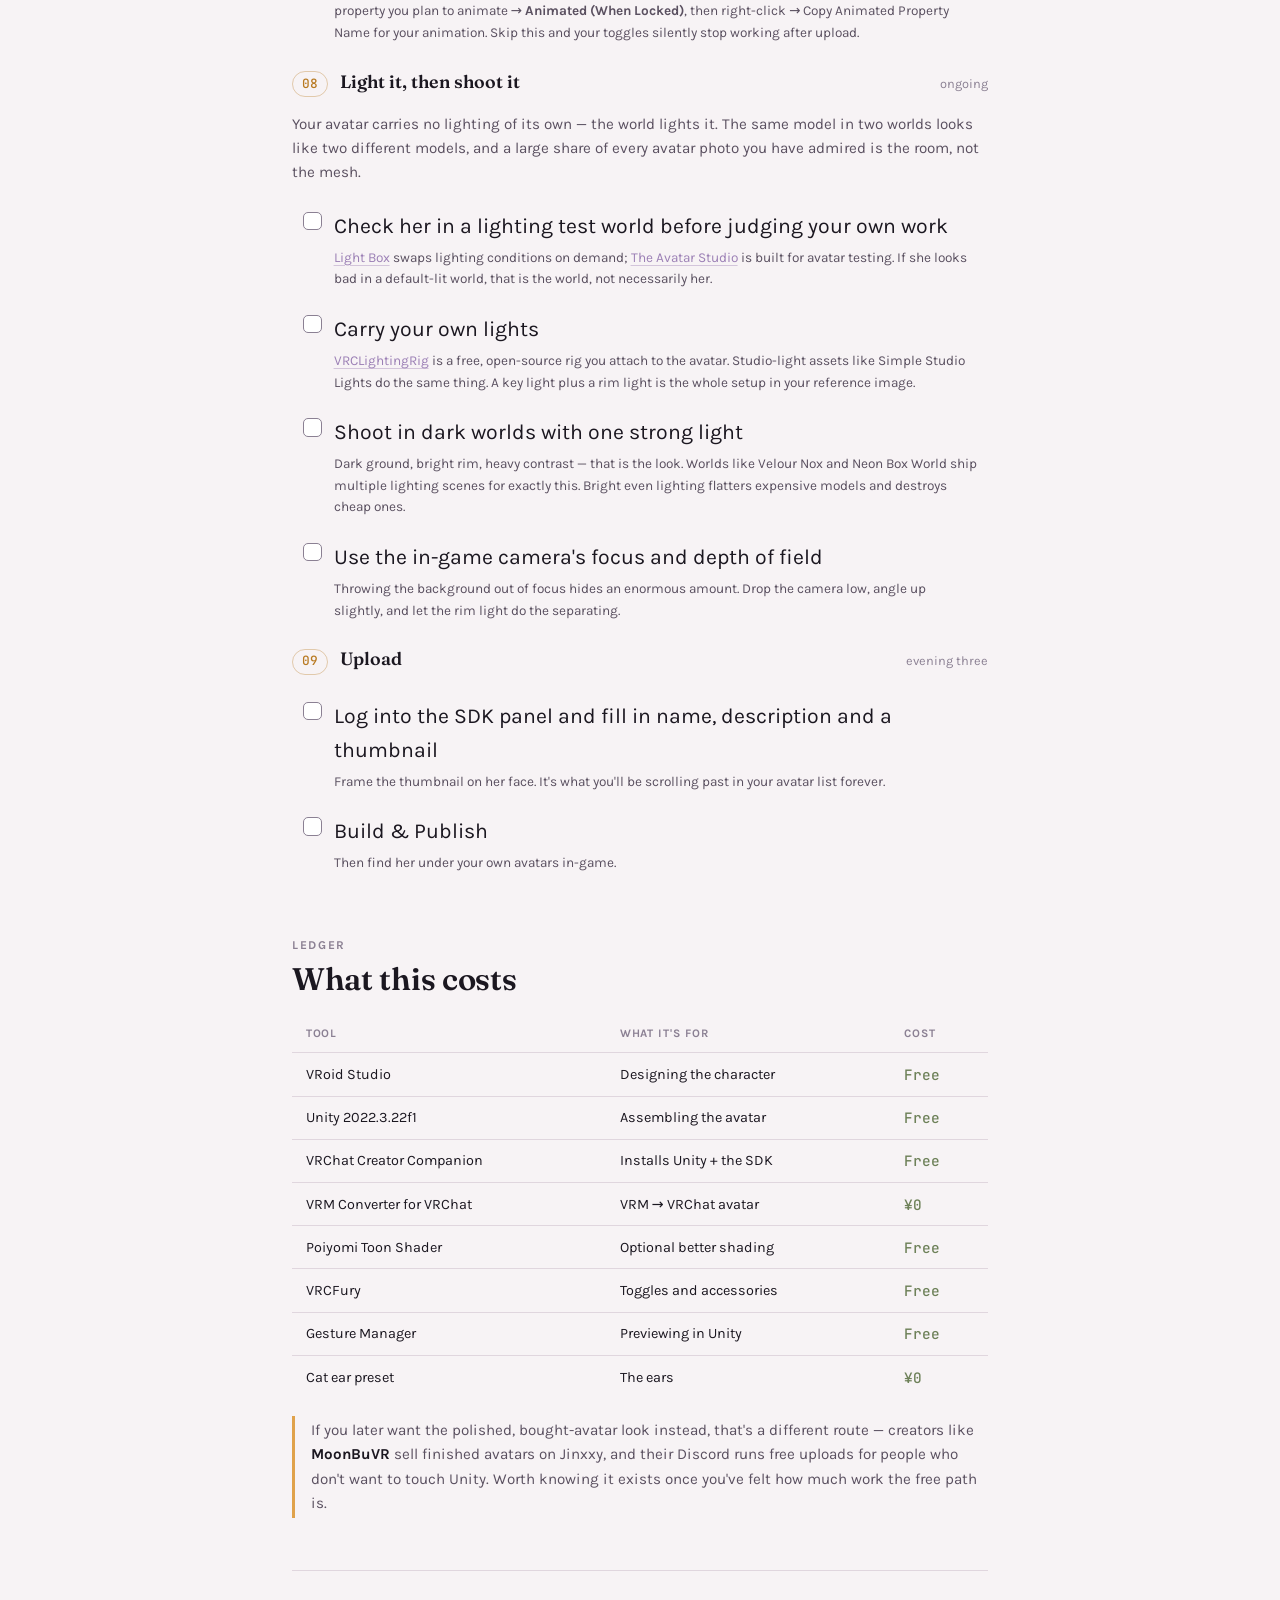
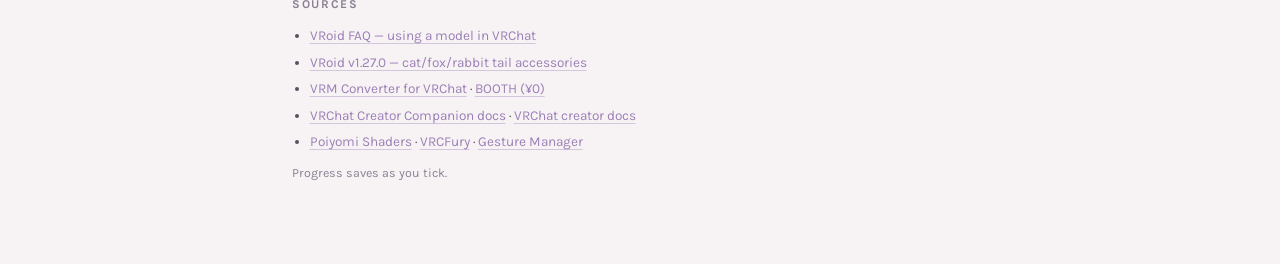
==== commit d3abea1e: "Rebuild the guide around shading and lighting The original guide stopped at "upload it," which left " ====
--- a/vrchat-avatar/building-sable.html
+++ b/vrchat-avatar/building-sable.html
@@ -169,6 +169,8 @@
   }
   .note strong { color: var(--ink); }
 
+
+
   /* ---- character spec ---- */
   .spec {
     background: var(--surface);
@@ -277,11 +279,11 @@
 <div class="wrap">
 
   <header>
-    <p class="eyebrow">Free build · PC / PCVR · no modeling required</p>
+    <p class="eyebrow">Free base · heavy shader work · PC / PCVR</p>
     <h1>Building Sable</h1>
-    <p class="lede">A cute kemonomimi VRChat avatar, made entirely from free tools. You design her yourself in a character creator, convert, and upload — no Blender, no marketplace purchase, no ripped models.</p>
+    <p class="lede">A cute kemonomimi VRChat avatar built from free parts, then pushed as far as shading and lighting will take it. The model costs nothing. The polish is where the hours go — and it is most of what you are actually looking at in a good avatar photo.</p>
     <div class="meter">
-      <span class="meter-count" id="count">0 / 28</span>
+      <span class="meter-count" id="count">0 / 38</span>
       <span class="meter-track"><span class="meter-fill" id="fill"></span></span>
       <span class="meter-note" id="sync-note">steps done</span>
     </div>
@@ -294,6 +296,28 @@
     </div>
     <p>Every tool below is genuinely free. The blocker isn't money — it's your VRChat account. <strong>Brand-new Visitor accounts cannot upload avatars.</strong> You need to reach <strong>New User</strong> trust rank first, which means verifying your email and spending some hours actually playing. Start that clock today, because it runs in the background while you build everything else.</p>
     <p class="note">Budget roughly <strong>three evenings</strong>: one to design her, one to fight Unity into place, one to convert, polish and upload. The middle evening is the annoying one. Everything after it is fast.</p>
+  </section>
+
+
+  <section>
+    <div class="section-head">
+      <p class="eyebrow">Expectations</p>
+      <h2>What shaders fix, and what they don't</h2>
+    </div>
+    <p>Worth being blunt, because it decides whether this is worth your evenings. A free VRoid base with serious shader and lighting work will look <em>dramatically</em> better than the same base straight out of the converter. It will not look like a $60 avatar from a good artist. The gap that closes and the gap that doesn't are different gaps.</p>
+    <div class="table-scroll">
+      <table>
+        <thead><tr><th>Shading and lighting fix this</th><th>Only modeling fixes this</th></tr></thead>
+        <tbody>
+          <tr><td>Flat, dead lighting — the single biggest tell</td><td>Mesh topology and silhouette</td></tr>
+          <tr><td>Hair with no directional sheen</td><td>Hair card count and shape — VRoid's are chunky and few</td></tr>
+          <tr><td>No edge separation from the background</td><td>Face proportions and eye geometry</td></tr>
+          <tr><td>Plastic, matte, uniform skin</td><td>Body sculpt and hands</td></tr>
+          <tr><td>No surface detail in fabric</td><td>Clothing that drapes and folds like cloth</td></tr>
+        </tbody>
+      </table>
+    </div>
+    <p class="note">The practical read: your avatar will photograph well and look good in motion, and it will not survive a side-by-side with a commissioned model. If that trade is fine, everything below is worth doing.</p>
   </section>
 
   <section>
@@ -395,13 +419,37 @@
         <li class="step"><input type="checkbox" id="s22"><label for="s22">Drag the <code>.vrm</code> into the project, then drag the generated prefab into the scene<span class="step-sub">Unity imports it via UniVRM and creates a prefab automatically.</span></label></li>
         <li class="step"><input type="checkbox" id="s23"><label for="s23">Run <strong>Convert VRM prefab to VRChat avatar</strong><span class="step-sub">This is the whole point of the converter package. It wires up the VRC Avatar Descriptor, and converts VRM spring bones into PhysBones — so her hair, ears and tail move on their own.</span></label></li>
         <li class="step"><input type="checkbox" id="s24"><label for="s24">Check the performance rank in the SDK panel<span class="step-sub">VRoid avatars usually land at Poor. If it bothers you, run the converter's <strong>Merge meshes and submeshes</strong> tool — it collapses material count, which is normally the worst offender.</span></label></li>
-        <li class="step"><input type="checkbox" id="s25"><label for="s25">Optional: swap MToon10 materials to Poiyomi<span class="step-sub">Better lighting and rim light, and it's what most avatars in the wild use. MToon10 works fine if you'd rather not.</span></label></li>
         <li class="step"><input type="checkbox" id="s26"><label for="s26">Test with Gesture Manager, in play mode<span class="step-sub">Check visemes actually move her mouth and that the ears and tail swing without clipping through her head.</span></label></li>
       </ul>
     </div>
 
     <div class="phase">
-      <div class="phase-head"><span class="phase-num">07</span><h3>Upload</h3><span class="phase-when">evening three</span></div>
+      <div class="phase-head"><span class="phase-num">07</span><h3>Shading — where the gap actually closes</h3><span class="phase-when">evening four</span></div>
+      <p style="color:var(--ink-soft);font-size:.95rem">The highest-leverage work in the whole build, and the part most people skip. Do this on every material, hair first.</p>
+      <ul class="steps">
+        <li class="step"><input type="checkbox" id="s29"><label for="s29">Swap every material from MToon10 to <code>.poiyomi/Poiyomi Toon</code><span class="step-sub">Select all materials, change the shader dropdown. Your textures carry over; everything below is now available.</span></label></li>
+        <li class="step"><input type="checkbox" id="s30"><label for="s30"><strong>Hair → Anisotropics.</strong> The single biggest win<span class="step-sub">This is the directional streak of shine that runs across hair and follows the light. It is most of what reads as "expensive hair." Poiyomi gives you two layers — Top and Bottom — each with Power, Strength, Offset, a colour tint, direction flip, and edge adjust/blur. Set the top layer tight and bright, the bottom wide and dim.</span></label></li>
+        <li class="step"><input type="checkbox" id="s31"><label for="s31">Turn on <strong>Rim Lighting</strong> on skin, hair and clothes<span class="step-sub">It samples the angle between your viewpoint and the surface normal, so it glows along every silhouette edge. This is what separates a character from a dark background — the bright outline in any good avatar shot. Tint it to whatever colour the room is.</span></label></li>
+        <li class="step"><input type="checkbox" id="s32"><label for="s32">Add a <strong>MatCap</strong> for sheen<span class="step-sub">A spherical texture that fakes reflection cheaply. Poiyomi takes up to four. Drop a metallic matcap on skin or latex and pull Border Strength down to about <code>0.3</code> so the reflection sits naturally at the edges instead of ringing the whole mesh.</span></label></li>
+        <li class="step"><input type="checkbox" id="s33"><label for="s33"><strong>Specular Highlights</strong> for the wet look<span class="step-sub">The parameters are Specular Map (where reflections happen), Smoothness (how sharp), Specular Tint, IOR (higher reflects more) and Fresnel (strength at steep angles). Wet skin and latex are high Smoothness plus strong Fresnel — that is the whole trick.</span></label></li>
+        <li class="step"><input type="checkbox" id="s34"><label for="s34">Drop a normal map into the <strong>Normal Map</strong> slot<span class="step-sub">Normal Intensity between <code>0.5</code> and <code>1.2</code>. VRoid textures are completely flat, so even a generic fabric normal gives clothes surface where they had none.</span></label></li>
+        <li class="step"><input type="checkbox" id="s35"><label for="s35">Mark animated properties <em>before</em> the material locks<span class="step-sub">Poiyomi auto-locks on build, and locking strips anything not flagged. While unlocked, right-click a property you plan to animate → <strong>Animated (When Locked)</strong>, then right-click → Copy Animated Property Name for your animation. Skip this and your toggles silently stop working after upload.</span></label></li>
+      </ul>
+    </div>
+
+    <div class="phase">
+      <div class="phase-head"><span class="phase-num">08</span><h3>Light it, then shoot it</h3><span class="phase-when">ongoing</span></div>
+      <p style="color:var(--ink-soft);font-size:.95rem">Your avatar carries no lighting of its own — the world lights it. The same model in two worlds looks like two different models, and a large share of every avatar photo you have admired is the room, not the mesh.</p>
+      <ul class="steps">
+        <li class="step"><input type="checkbox" id="s36"><label for="s36">Check her in a lighting test world before judging your own work<span class="step-sub"><a href="https://vrchat.com/home/launch?worldId=wrld_a1e635dc-8b33-493a-9bff-2b250bc6c525" target="_blank" rel="noopener">Light Box</a> swaps lighting conditions on demand; <a href="https://vrchat.com/home/launch?worldId=wrld_96460268-8c89-438f-b8f2-2ea2f1ed1ce7" target="_blank" rel="noopener">The Avatar Studio</a> is built for avatar testing. If she looks bad in a default-lit world, that is the world, not necessarily her.</span></label></li>
+        <li class="step"><input type="checkbox" id="s37"><label for="s37">Carry your own lights<span class="step-sub"><a href="https://github.com/PeachBight/VRCLightingRig" target="_blank" rel="noopener">VRCLightingRig</a> is a free, open-source rig you attach to the avatar. Studio-light assets like Simple Studio Lights do the same thing. A key light plus a rim light is the whole setup in your reference image.</span></label></li>
+        <li class="step"><input type="checkbox" id="s38"><label for="s38">Shoot in dark worlds with one strong light<span class="step-sub">Dark ground, bright rim, heavy contrast — that is the look. Worlds like Velour Nox and Neon Box World ship multiple lighting scenes for exactly this. Bright even lighting flatters expensive models and destroys cheap ones.</span></label></li>
+        <li class="step"><input type="checkbox" id="s39"><label for="s39">Use the in-game camera's focus and depth of field<span class="step-sub">Throwing the background out of focus hides an enormous amount. Drop the camera low, angle up slightly, and let the rim light do the separating.</span></label></li>
+      </ul>
+    </div>
+
+    <div class="phase">
+      <div class="phase-head"><span class="phase-num">09</span><h3>Upload</h3><span class="phase-when">evening three</span></div>
       <ul class="steps">
         <li class="step"><input type="checkbox" id="s27"><label for="s27">Log into the SDK panel and fill in name, description and a thumbnail<span class="step-sub">Frame the thumbnail on her face. It's what you'll be scrolling past in your avatar list forever.</span></label></li>
         <li class="step"><input type="checkbox" id="s28"><label for="s28">Build &amp; Publish<span class="step-sub">Then find her under your own avatars in-game.</span></label></li>
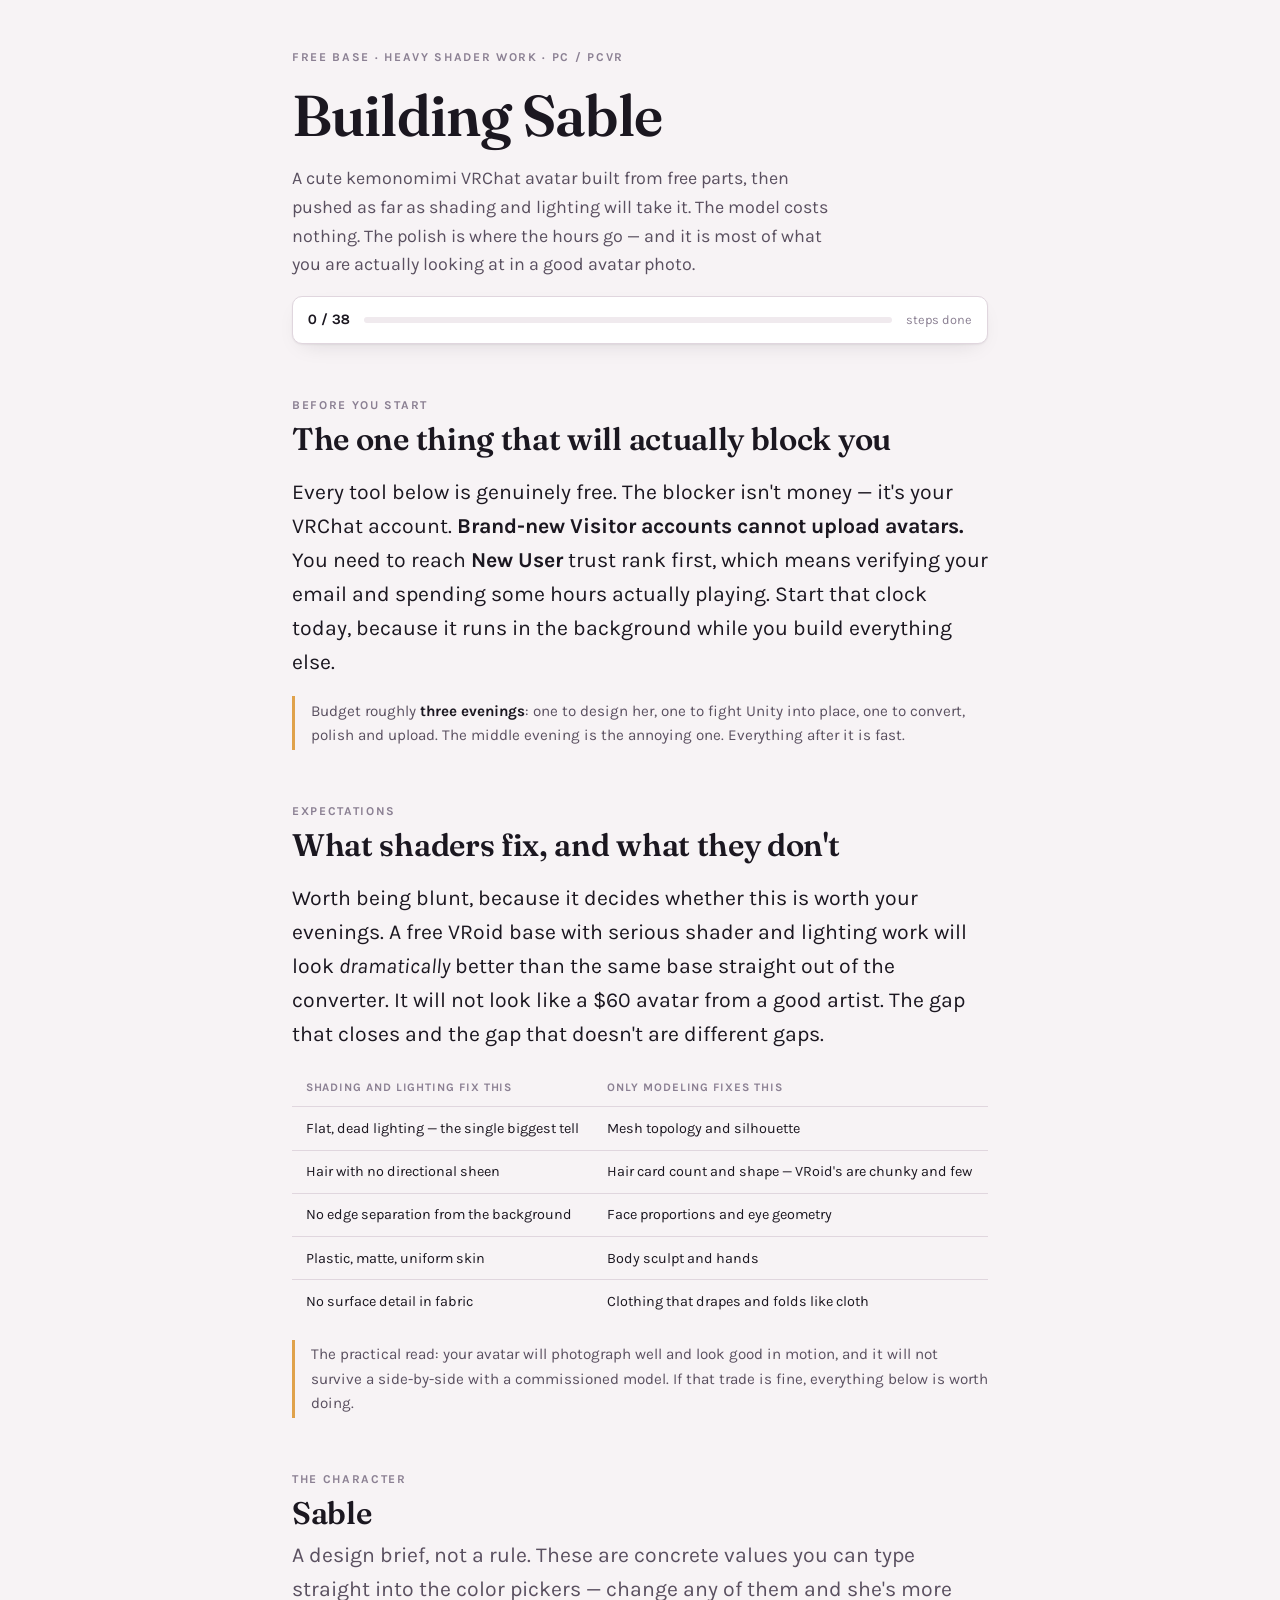
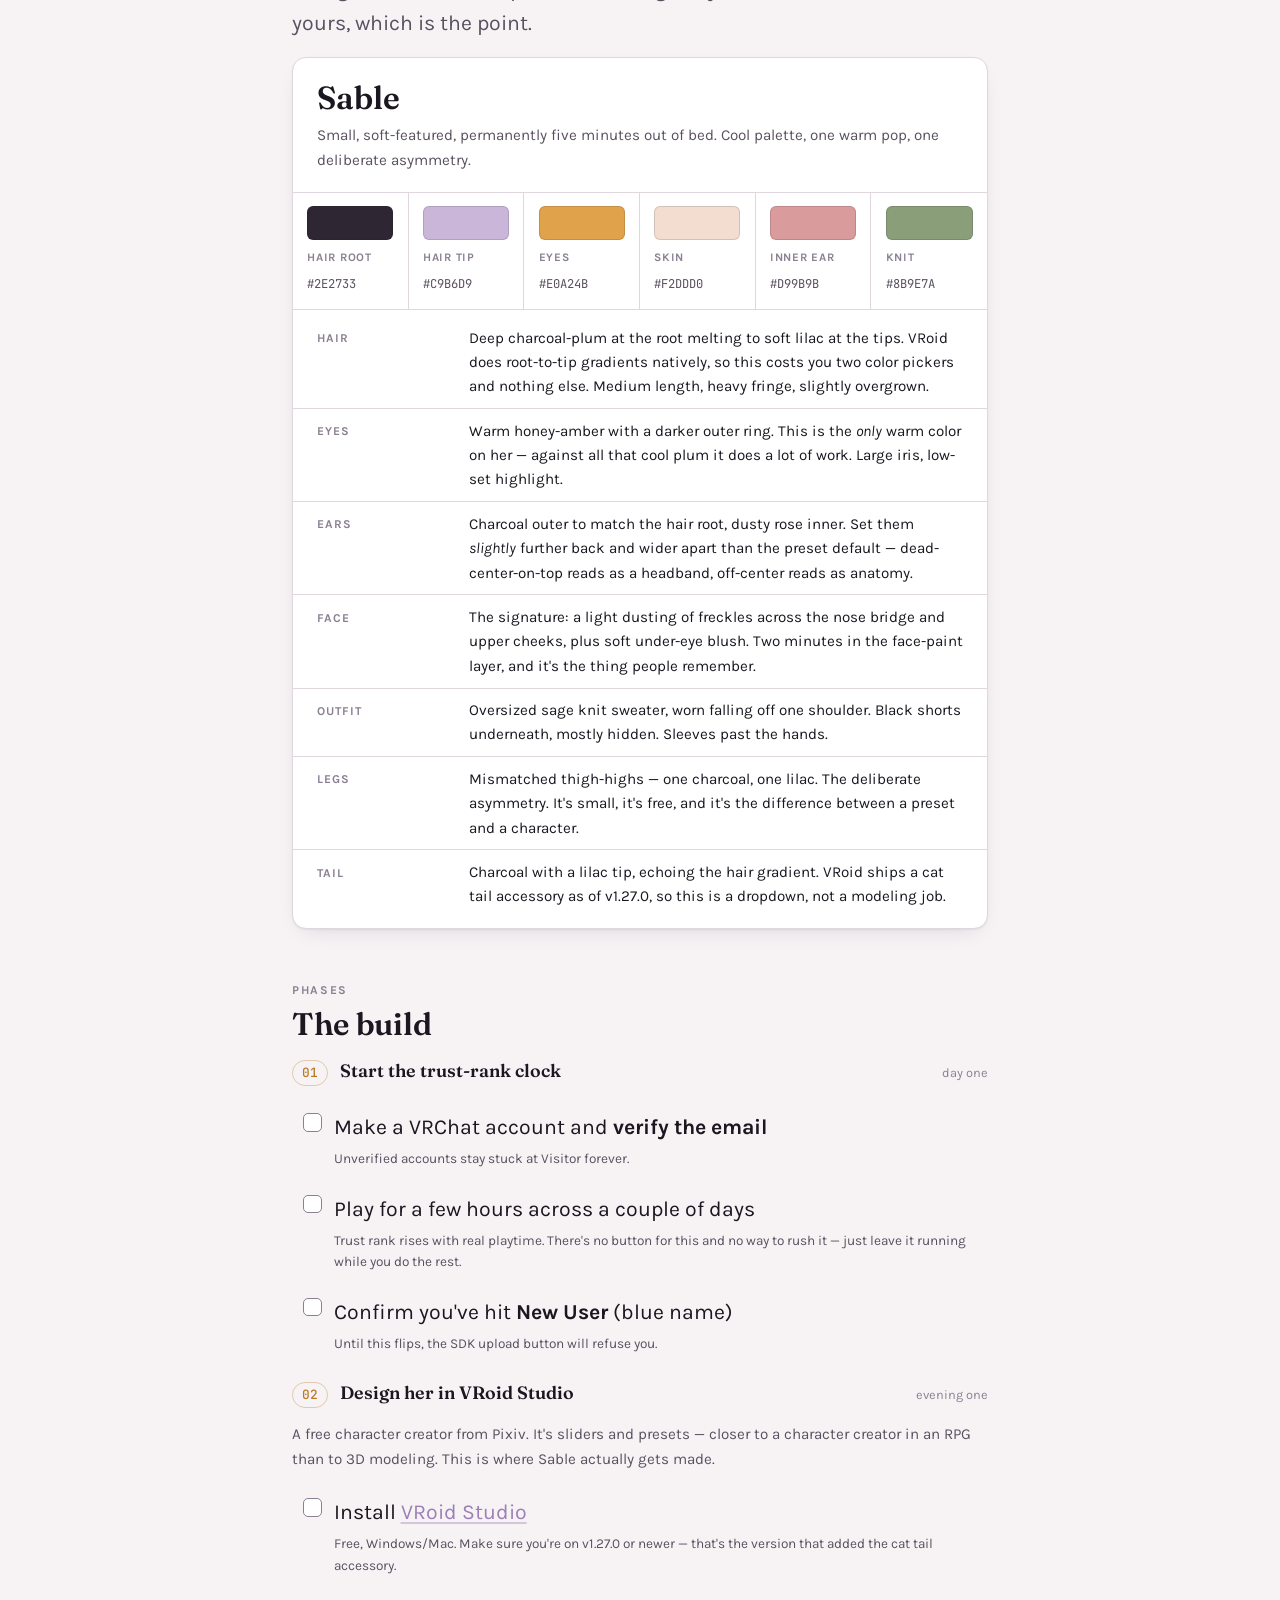
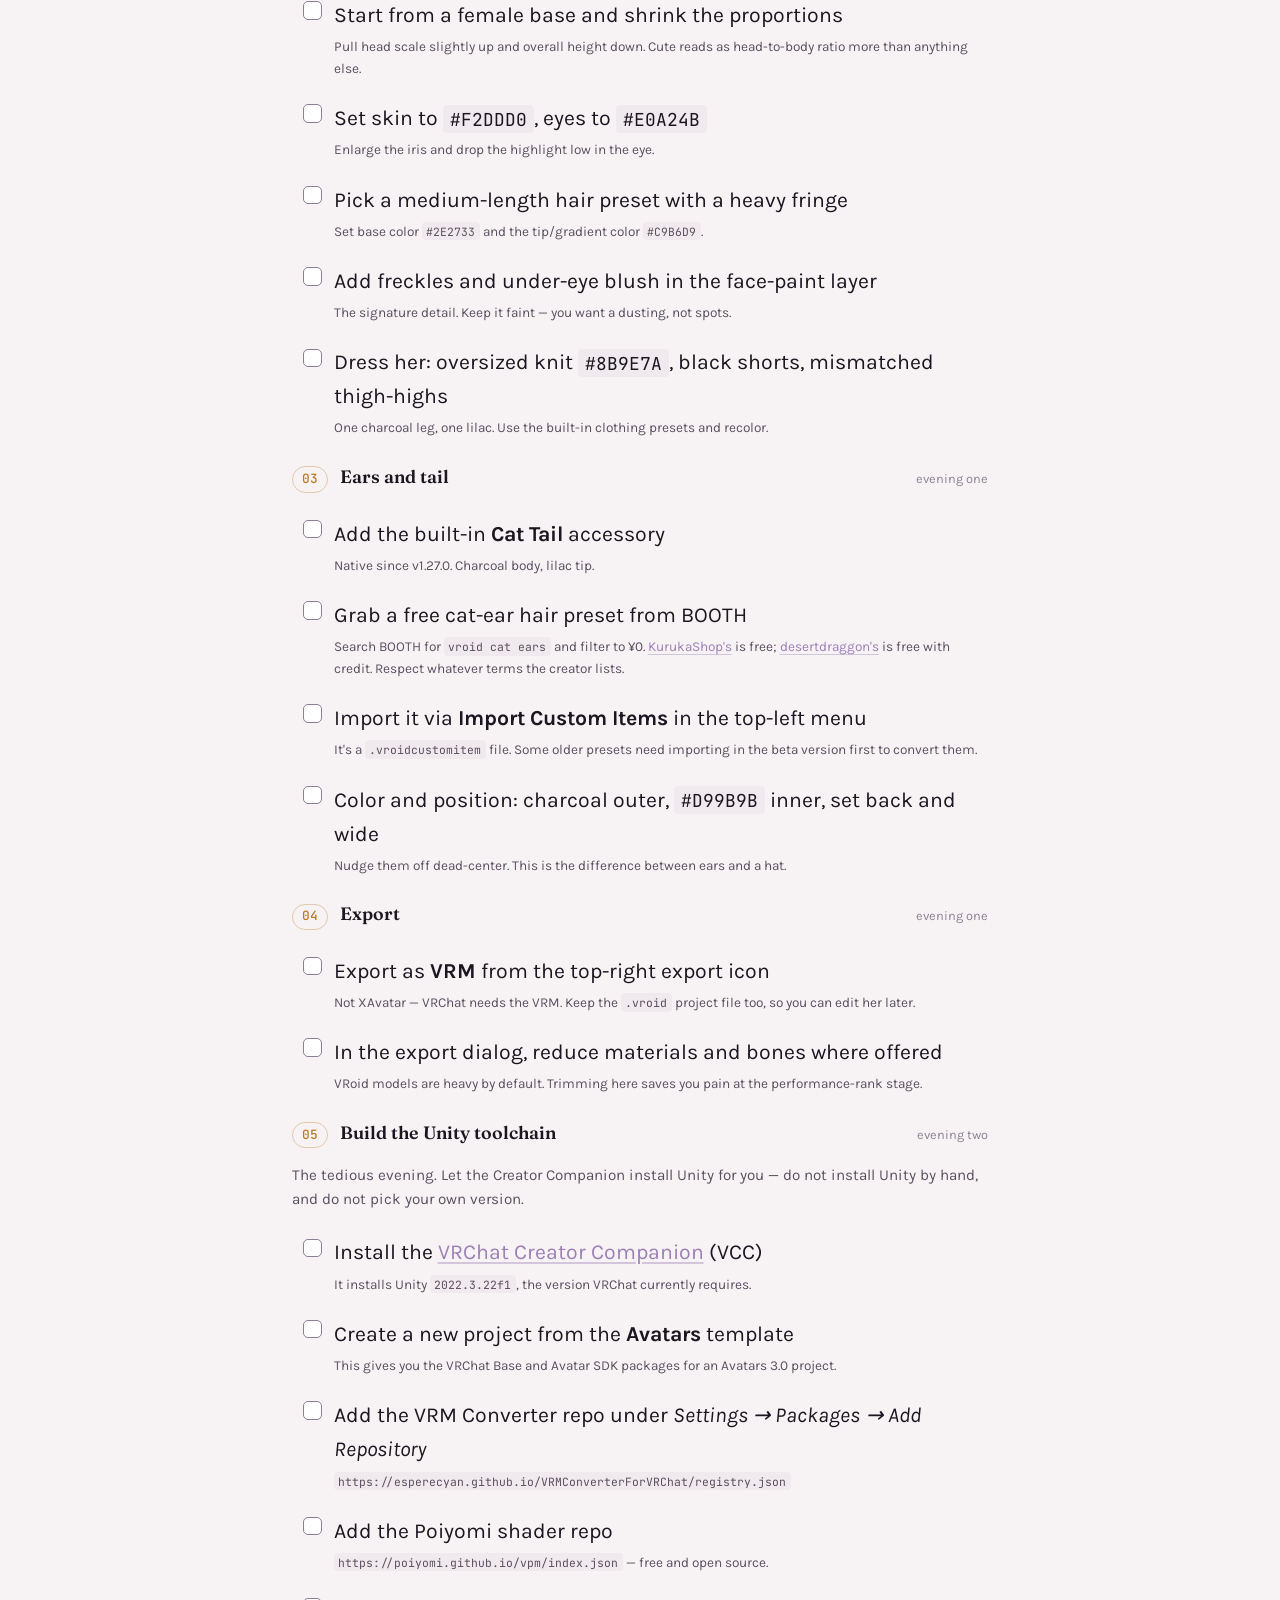
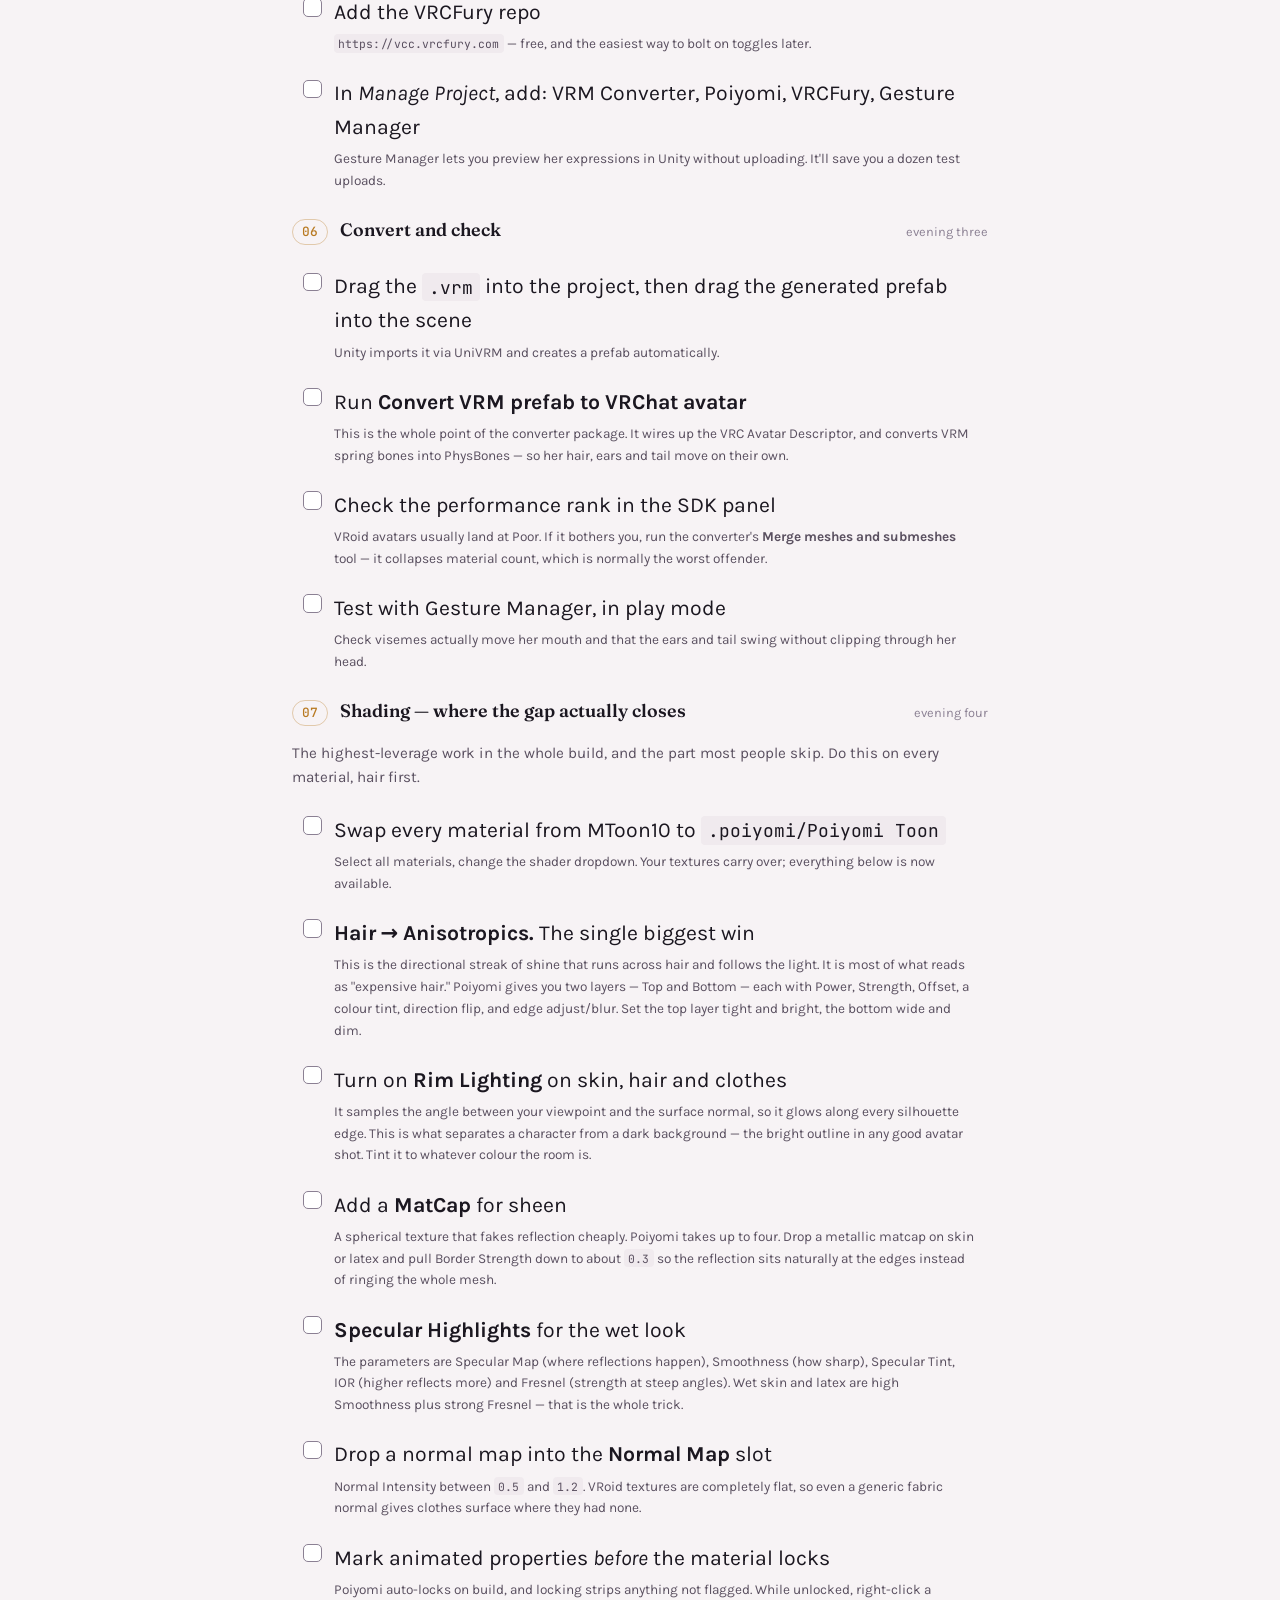
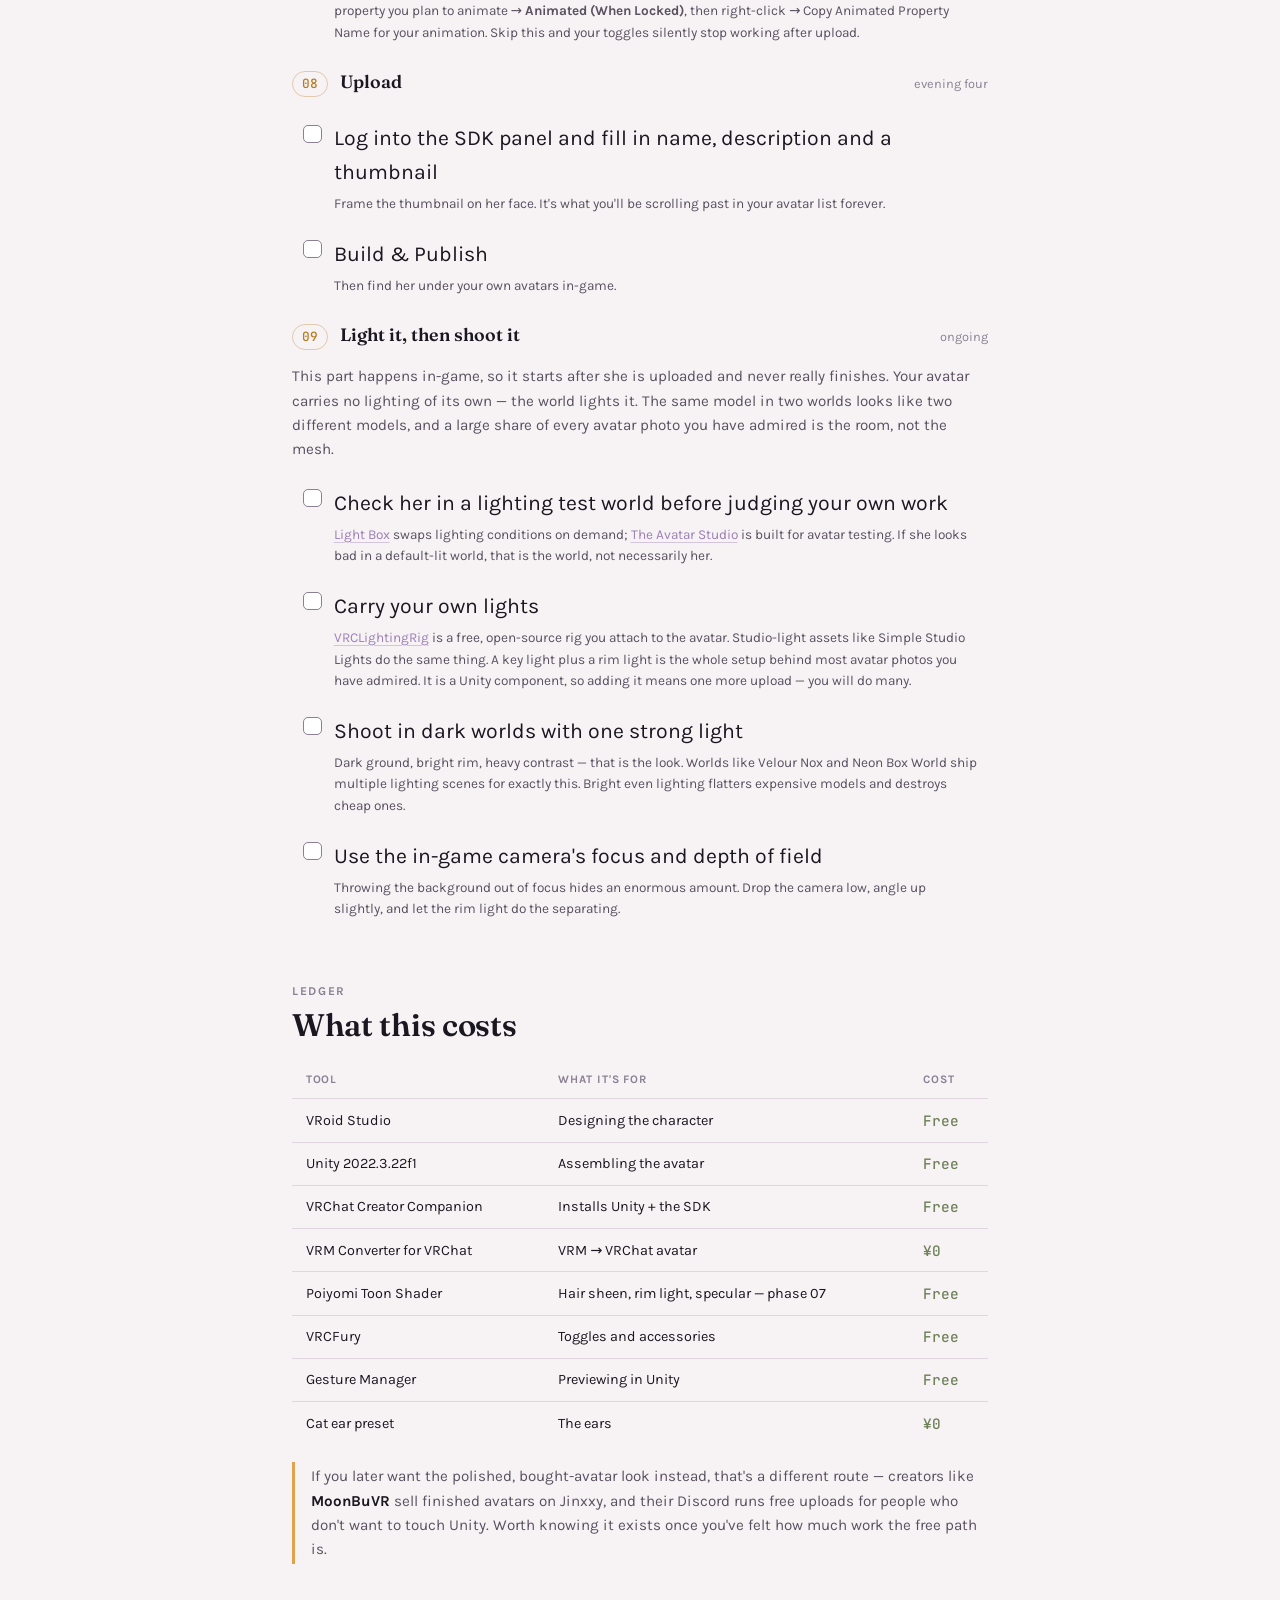
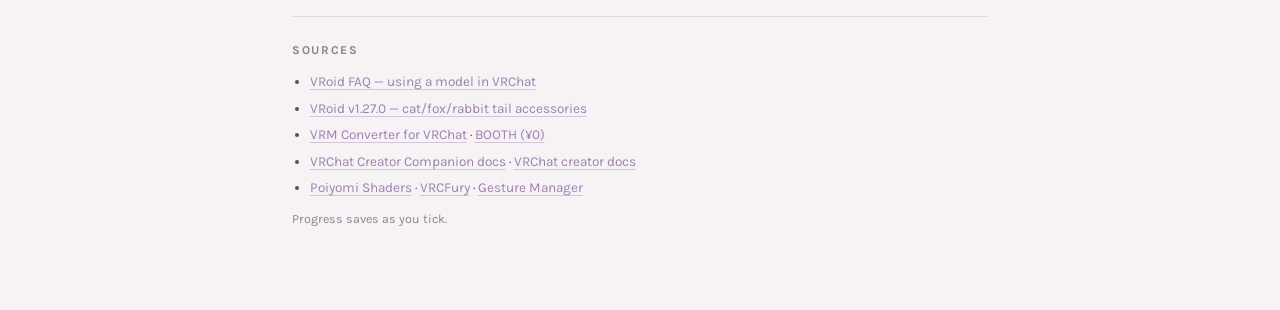
==== commit 8f2e2723: "Fix phase order: upload before lighting, not after The lighting and photography phase was numbered b" ====
--- a/vrchat-avatar/building-sable.html
+++ b/vrchat-avatar/building-sable.html
@@ -169,8 +169,6 @@
   }
   .note strong { color: var(--ink); }
 
-
-
   /* ---- character spec ---- */
   .spec {
     background: var(--surface);
@@ -414,7 +412,7 @@
     </div>
 
     <div class="phase">
-      <div class="phase-head"><span class="phase-num">06</span><h3>Convert and polish</h3><span class="phase-when">evening three</span></div>
+      <div class="phase-head"><span class="phase-num">06</span><h3>Convert and check</h3><span class="phase-when">evening three</span></div>
       <ul class="steps">
         <li class="step"><input type="checkbox" id="s22"><label for="s22">Drag the <code>.vrm</code> into the project, then drag the generated prefab into the scene<span class="step-sub">Unity imports it via UniVRM and creates a prefab automatically.</span></label></li>
         <li class="step"><input type="checkbox" id="s23"><label for="s23">Run <strong>Convert VRM prefab to VRChat avatar</strong><span class="step-sub">This is the whole point of the converter package. It wires up the VRC Avatar Descriptor, and converts VRM spring bones into PhysBones — so her hair, ears and tail move on their own.</span></label></li>
@@ -438,21 +436,20 @@
     </div>
 
     <div class="phase">
-      <div class="phase-head"><span class="phase-num">08</span><h3>Light it, then shoot it</h3><span class="phase-when">ongoing</span></div>
-      <p style="color:var(--ink-soft);font-size:.95rem">Your avatar carries no lighting of its own — the world lights it. The same model in two worlds looks like two different models, and a large share of every avatar photo you have admired is the room, not the mesh.</p>
+      <div class="phase-head"><span class="phase-num">08</span><h3>Upload</h3><span class="phase-when">evening four</span></div>
+      <ul class="steps">
+        <li class="step"><input type="checkbox" id="s27"><label for="s27">Log into the SDK panel and fill in name, description and a thumbnail<span class="step-sub">Frame the thumbnail on her face. It's what you'll be scrolling past in your avatar list forever.</span></label></li>
+        <li class="step"><input type="checkbox" id="s28"><label for="s28">Build &amp; Publish<span class="step-sub">Then find her under your own avatars in-game.</span></label></li>
+      </ul>
+    </div>
+    <div class="phase">
+      <div class="phase-head"><span class="phase-num">09</span><h3>Light it, then shoot it</h3><span class="phase-when">ongoing</span></div>
+      <p style="color:var(--ink-soft);font-size:.95rem">This part happens in-game, so it starts after she is uploaded and never really finishes. Your avatar carries no lighting of its own — the world lights it. The same model in two worlds looks like two different models, and a large share of every avatar photo you have admired is the room, not the mesh.</p>
       <ul class="steps">
         <li class="step"><input type="checkbox" id="s36"><label for="s36">Check her in a lighting test world before judging your own work<span class="step-sub"><a href="https://vrchat.com/home/launch?worldId=wrld_a1e635dc-8b33-493a-9bff-2b250bc6c525" target="_blank" rel="noopener">Light Box</a> swaps lighting conditions on demand; <a href="https://vrchat.com/home/launch?worldId=wrld_96460268-8c89-438f-b8f2-2ea2f1ed1ce7" target="_blank" rel="noopener">The Avatar Studio</a> is built for avatar testing. If she looks bad in a default-lit world, that is the world, not necessarily her.</span></label></li>
-        <li class="step"><input type="checkbox" id="s37"><label for="s37">Carry your own lights<span class="step-sub"><a href="https://github.com/PeachBight/VRCLightingRig" target="_blank" rel="noopener">VRCLightingRig</a> is a free, open-source rig you attach to the avatar. Studio-light assets like Simple Studio Lights do the same thing. A key light plus a rim light is the whole setup in your reference image.</span></label></li>
+        <li class="step"><input type="checkbox" id="s37"><label for="s37">Carry your own lights<span class="step-sub"><a href="https://github.com/PeachBight/VRCLightingRig" target="_blank" rel="noopener">VRCLightingRig</a> is a free, open-source rig you attach to the avatar. Studio-light assets like Simple Studio Lights do the same thing. A key light plus a rim light is the whole setup behind most avatar photos you have admired. It is a Unity component, so adding it means one more upload — you will do many.</span></label></li>
         <li class="step"><input type="checkbox" id="s38"><label for="s38">Shoot in dark worlds with one strong light<span class="step-sub">Dark ground, bright rim, heavy contrast — that is the look. Worlds like Velour Nox and Neon Box World ship multiple lighting scenes for exactly this. Bright even lighting flatters expensive models and destroys cheap ones.</span></label></li>
         <li class="step"><input type="checkbox" id="s39"><label for="s39">Use the in-game camera's focus and depth of field<span class="step-sub">Throwing the background out of focus hides an enormous amount. Drop the camera low, angle up slightly, and let the rim light do the separating.</span></label></li>
-      </ul>
-    </div>
-
-    <div class="phase">
-      <div class="phase-head"><span class="phase-num">09</span><h3>Upload</h3><span class="phase-when">evening three</span></div>
-      <ul class="steps">
-        <li class="step"><input type="checkbox" id="s27"><label for="s27">Log into the SDK panel and fill in name, description and a thumbnail<span class="step-sub">Frame the thumbnail on her face. It's what you'll be scrolling past in your avatar list forever.</span></label></li>
-        <li class="step"><input type="checkbox" id="s28"><label for="s28">Build &amp; Publish<span class="step-sub">Then find her under your own avatars in-game.</span></label></li>
       </ul>
     </div>
   </section>
@@ -470,7 +467,7 @@
           <tr><td>Unity 2022.3.22f1</td><td>Assembling the avatar</td><td class="cost">Free</td></tr>
           <tr><td>VRChat Creator Companion</td><td>Installs Unity + the SDK</td><td class="cost">Free</td></tr>
           <tr><td>VRM Converter for VRChat</td><td>VRM → VRChat avatar</td><td class="cost">¥0</td></tr>
-          <tr><td>Poiyomi Toon Shader</td><td>Optional better shading</td><td class="cost">Free</td></tr>
+          <tr><td>Poiyomi Toon Shader</td><td>Hair sheen, rim light, specular — phase 07</td><td class="cost">Free</td></tr>
           <tr><td>VRCFury</td><td>Toggles and accessories</td><td class="cost">Free</td></tr>
           <tr><td>Gesture Manager</td><td>Previewing in Unity</td><td class="cost">Free</td></tr>
           <tr><td>Cat ear preset</td><td>The ears</td><td class="cost">¥0</td></tr>
